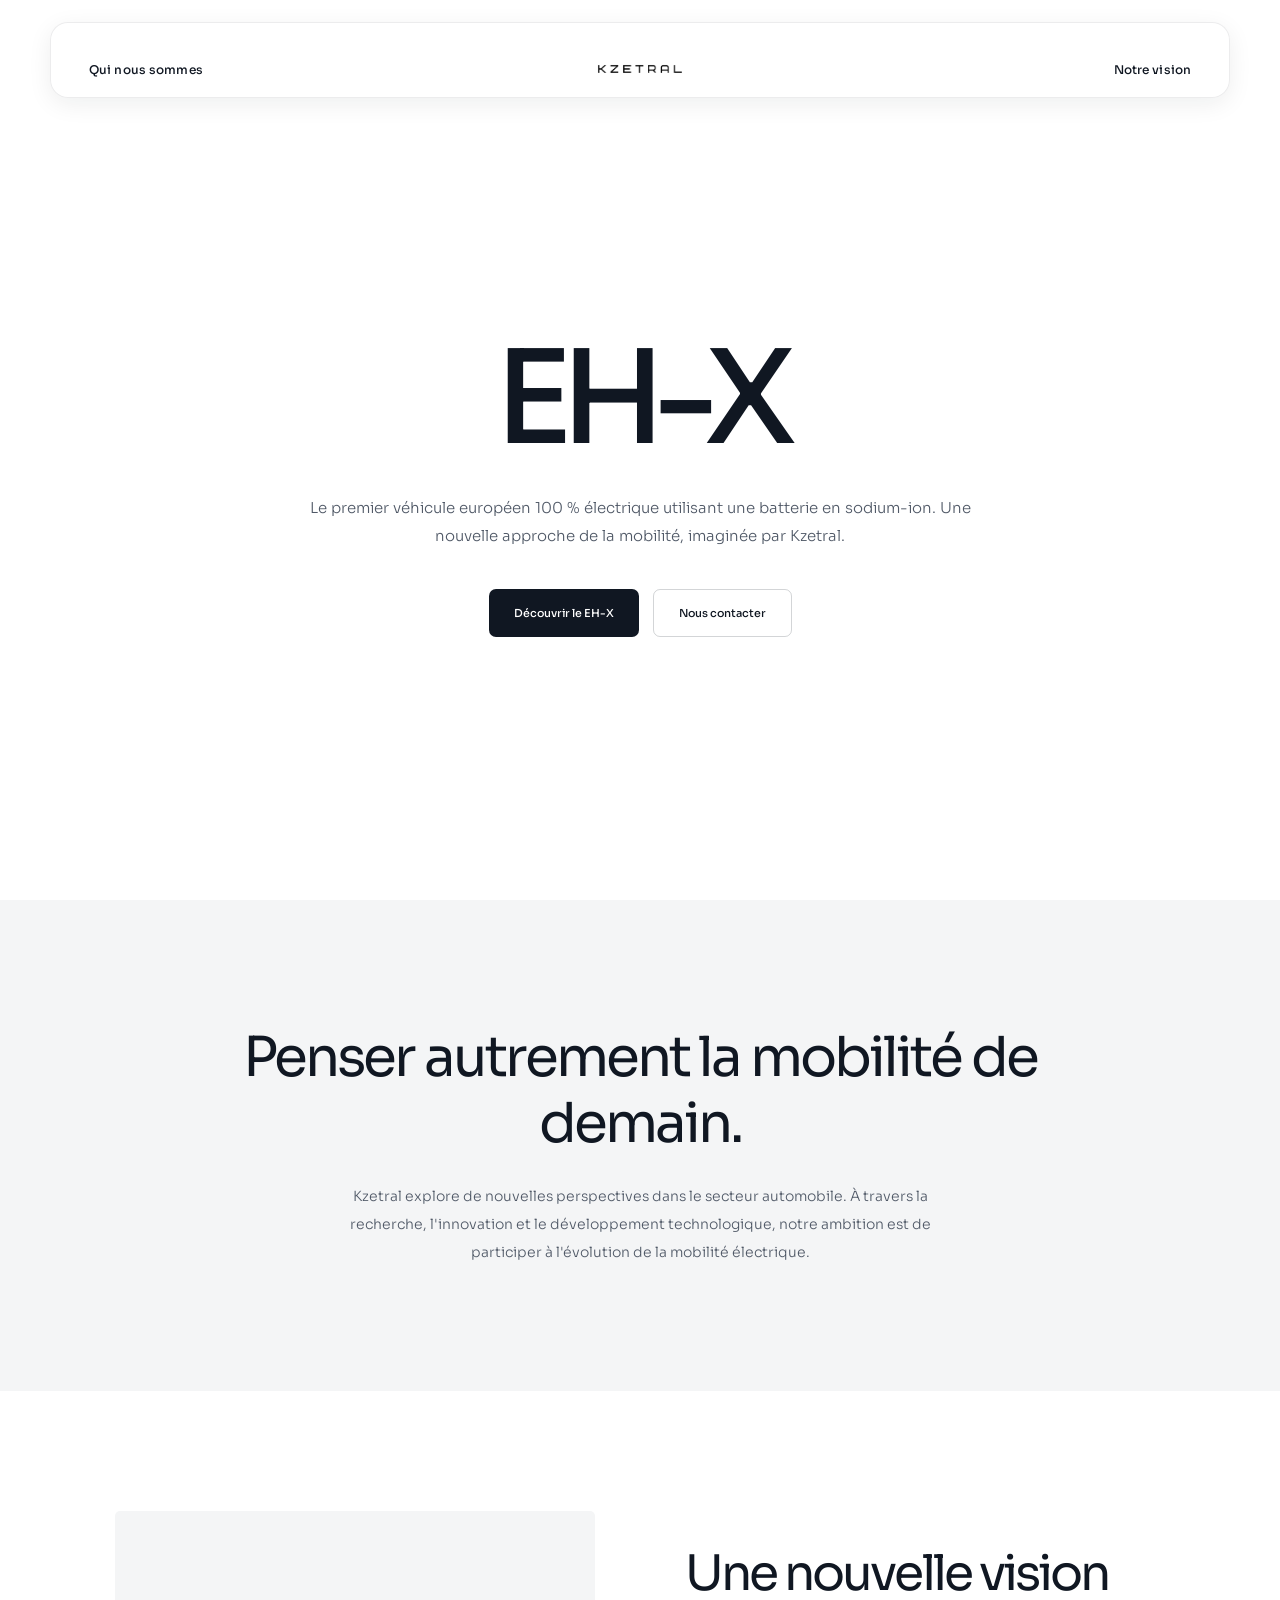
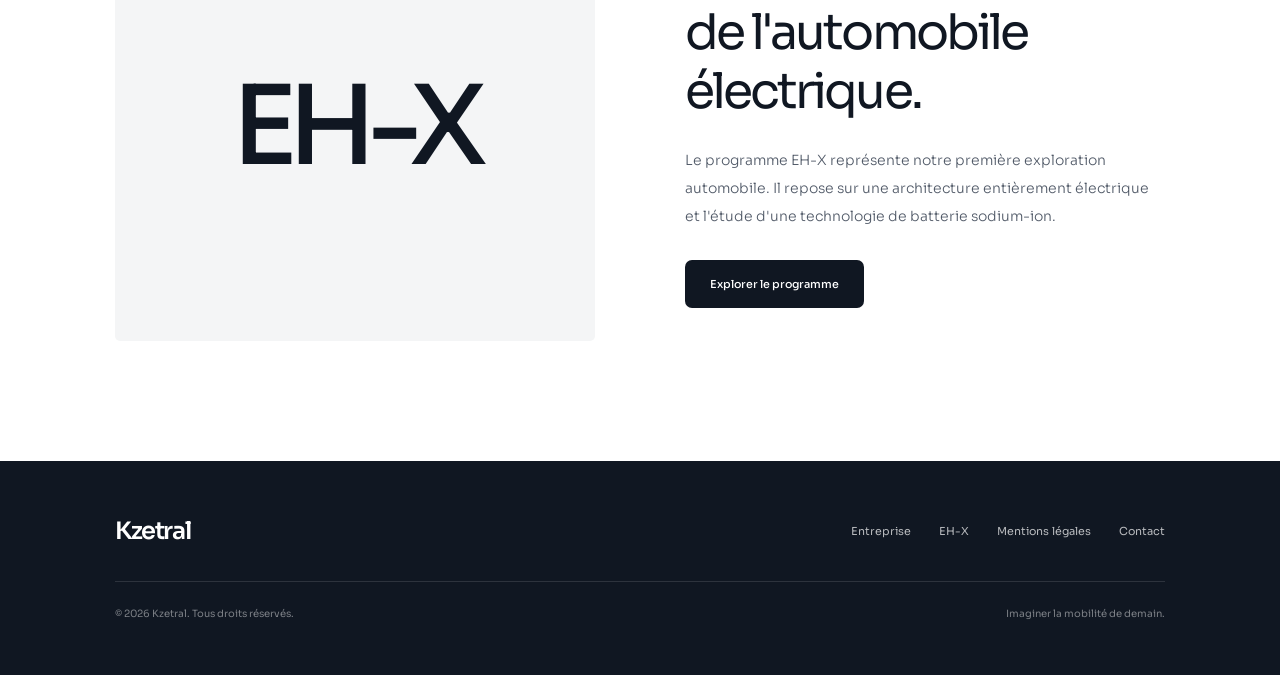
==== index.html @ a6520ab5 "Adjust navbar and hero section styles" ====
<!DOCTYPE html>
<html lang="fr">
<head>
  <meta charset="UTF-8">
  <meta name="viewport" content="width=device-width, initial-scale=1.0">

  <title>Kzetral — EH-X</title>
  <meta name="description" content="Kzetral imagine une nouvelle approche de la mobilité électrique avec son programme EH-X.">

  <link rel="preconnect" href="https://fonts.googleapis.com">
  <link rel="preconnect" href="https://fonts.gstatic.com" crossorigin>
  <link href="https://fonts.googleapis.com/css2?family=Sora:wght@300;400;500;600;700&display=swap" rel="stylesheet">

  <style>
    :root {
      --white: #FFFFFF;
      --grey: #F4F5F6;
      --black: #101722;
      --text: #505967;
      --blue: #8EBCE9;
    }

    * {
      margin: 0;
      padding: 0;
      box-sizing: border-box;
    }

    html {
      scroll-behavior: smooth;
    }

    body {
      font-family: 'Sora', sans-serif;
      background: var(--white);
      color: var(--black);
      overflow-x: hidden;
    }

    a {
      color: inherit;
      text-decoration: none;
    }

    /* =========================
       NAVBAR KZETRAL
    ========================= */

    .navbar {
      position: fixed;
      z-index: 1000;

      top: 22px;
      left: 50%;
      transform: translateX(-50%);

      width: calc(100% - 100px);
      max-width: 1440px;
      height: 76px;

      padding: 0 38px;

      display: grid;
      grid-template-columns: 1fr 120px 1fr;
      align-items: center;

      background: rgba(255, 255, 255, 0.97);
      border: 1px solid rgba(16, 23, 34, 0.08);
      border-radius: 18px;

      box-shadow: 0 6px 25px rgba(16, 23, 34, 0.07);

      transition:
        background 0.35s ease,
        box-shadow 0.35s ease,
        border-color 0.35s ease;
    }

    .nav-link {
      display: inline-flex;
      align-items: center;

      width: fit-content;

      font-size: 12px;
      font-weight: 500;
      letter-spacing: 0.01em;
      color: var(--black);
      white-space: nowrap;

      transition:
        color 0.35s ease,
        opacity 0.25s ease;
    }

    .nav-link:hover {
      opacity: 0.55;
    }

    .navbar > .nav-link:first-child {
      justify-self: start;
    }

    .navbar > .nav-link:last-of-type {
      justify-self: end;
    }

    .nav-logo {
      grid-column: 2;

      display: flex;
      align-items: center;
      justify-content: center;

      width: 120px;
      height: 100%;
    }

    .nav-logo img {
      display: block;
      width: 92px;
      height: 92px;
      object-fit: contain;

      transition: filter 0.35s ease;
    }

    /* MODE SOMBRE AU DÉFILEMENT */

    .navbar.scrolled {
      background: rgba(16, 23, 34, 0.97);
      border-color: rgba(255, 255, 255, 0.09);
      box-shadow: 0 8px 28px rgba(0, 0, 0, 0.13);
    }

    .navbar.scrolled .nav-link {
      color: #FFFFFF;
    }

    .navbar.scrolled .nav-logo img {
      filter: brightness(0) invert(1);
    }

    /* MENU MOBILE */

    .mobile-menu {
      display: none;
    }

    .mobile-dropdown {
      display: none;
    }

    /* =========================
       HERO
    ========================= */

    .hero {
      min-height: 100vh;
      padding: 180px 8% 110px;

      display: flex;
      flex-direction: column;
      justify-content: center;
      align-items: center;

      text-align: center;
      background: var(--white);
    }

    .hero h1 {
      font-size: clamp(65px, 11vw, 130px);
      font-weight: 500;
      letter-spacing: -0.09em;
      line-height: 1;
      margin-bottom: 30px;
    }

    .hero p {
      max-width: 680px;
      font-size: 15px;
      line-height: 1.9;
      font-weight: 300;
      color: var(--text);
    }

    .hero-buttons {
      display: flex;
      justify-content: center;
      align-items: center;
      gap: 14px;
      flex-wrap: wrap;
      margin-top: 38px;
    }

    .button {
      min-height: 48px;
      padding: 0 25px;
      border-radius: 7px;

      display: inline-flex;
      align-items: center;
      justify-content: center;

      font-size: 11px;
      font-weight: 500;
      transition: 0.3s ease;
    }

    .button-dark {
      background: var(--black);
      color: white;
    }

    .button-dark:hover {
      background: #29384b;
      transform: translateY(-2px);
    }

    .button-light {
      border: 1px solid rgba(16, 23, 34, 0.18);
      color: var(--black);
    }

    .button-light:hover {
      background: var(--grey);
      transform: translateY(-2px);
    }

    /* =========================
       INTRODUCTION
    ========================= */

    .intro {
      padding: 125px 10%;
      background: var(--grey);
      text-align: center;
    }

    .intro h2 {
      max-width: 850px;
      margin: 0 auto 25px;

      font-size: clamp(32px, 5vw, 55px);
      font-weight: 400;
      letter-spacing: -0.055em;
      line-height: 1.2;
    }

    .intro p {
      max-width: 650px;
      margin: 0 auto;

      color: var(--text);
      font-size: 14px;
      font-weight: 300;
      line-height: 2;
    }

    /* =========================
       EH-X SECTION
    ========================= */

    .ehx-section {
      padding: 120px 9%;

      display: grid;
      grid-template-columns: 1fr 1fr;
      align-items: center;
      gap: 90px;

      background: var(--white);
    }

    .ehx-visual {
      min-height: 430px;
      border-radius: 5px;
      background: var(--grey);

      display: flex;
      align-items: center;
      justify-content: center;
    }

    .ehx-visual span {
      font-size: clamp(65px, 9vw, 110px);
      font-weight: 500;
      letter-spacing: -0.09em;
      color: var(--black);
    }

    .ehx-content h2 {
      max-width: 520px;
      margin-bottom: 25px;

      font-size: clamp(32px, 4vw, 49px);
      font-weight: 400;
      letter-spacing: -0.06em;
      line-height: 1.2;
    }

    .ehx-content p {
      max-width: 480px;
      margin-bottom: 30px;

      color: var(--text);
      font-size: 14px;
      font-weight: 300;
      line-height: 2;
    }

    /* =========================
       FOOTER
    ========================= */

    footer {
      padding: 55px 9%;
      background: var(--black);
      color: white;
    }

    .footer-top {
      display: flex;
      justify-content: space-between;
      align-items: center;
      gap: 30px;
      flex-wrap: wrap;
      padding-bottom: 35px;
    }

    .footer-brand {
      font-size: 24px;
      font-weight: 600;
      letter-spacing: -0.06em;
    }

    .footer-links {
      display: flex;
      gap: 28px;
      flex-wrap: wrap;
    }

    .footer-links a {
      font-size: 11px;
      color: rgba(255, 255, 255, 0.7);
      transition: color 0.3s ease;
    }

    .footer-links a:hover {
      color: white;
    }

    .footer-bottom {
      border-top: 1px solid rgba(255, 255, 255, 0.12);
      padding-top: 25px;

      display: flex;
      justify-content: space-between;
      align-items: center;
      gap: 15px;
      flex-wrap: wrap;
    }

    .footer-bottom p {
      font-size: 10px;
      color: rgba(255, 255, 255, 0.45);
    }

    /* =========================
       RESPONSIVE MOBILE
    ========================= */

    @media (max-width: 700px) {

      .navbar {
        top: 12px;
        width: calc(100% - 28px);
        height: 68px;
        padding: 0 18px;

        grid-template-columns: 1fr 90px 1fr;
        border-radius: 16px;
      }

      .navbar > .nav-link {
        display: none;
      }

      .nav-logo {
        grid-column: 2;
        justify-self: center;
        width: 90px;
      }

      .nav-logo img {
        width: 78px;
        height: 78px;
      }

      .mobile-menu {
        display: block;
        grid-column: 3;
        justify-self: end;

        padding: 10px 0;

        background: transparent;
        border: none;
        color: var(--black);

        font-family: inherit;
        font-size: 10px;
        font-weight: 600;
        letter-spacing: 0.08em;
        cursor: pointer;

        transition: color 0.35s ease;
      }

      .navbar.scrolled .mobile-menu {
        color: white;
      }

      .mobile-dropdown {
        position: fixed;
        z-index: 999;

        top: 88px;
        left: 14px;
        right: 14px;

        padding: 24px;

        background: white;
        border-radius: 14px;
        box-shadow: 0 12px 28px rgba(0, 0, 0, 0.09);

        display: none;
        flex-direction: column;
        gap: 22px;
      }

      .mobile-dropdown.open {
        display: flex;
      }

      .mobile-dropdown a {
        font-size: 12px;
        font-weight: 500;
        color: var(--black);
      }

      .hero {
        min-height: 90vh;
        padding: 150px 7% 80px;
      }

      .hero h1 {
        font-size: clamp(65px, 17vw, 100px);
      }

      .hero p {
        font-size: 13px;
      }

      .intro {
        padding: 90px 8%;
      }

      .ehx-section {
        padding: 80px 7%;
        grid-template-columns: 1fr;
        gap: 45px;
      }

      .ehx-visual {
        min-height: 280px;
      }

      .ehx-content h2 {
        font-size: 37px;
      }

      footer {
        padding: 45px 7%;
      }

      .footer-top {
        flex-direction: column;
        align-items: flex-start;
      }

      .footer-links {
        gap: 18px;
      }

      .footer-bottom {
        flex-direction: column;
        align-items: flex-start;
      }
    }

    @media (max-width: 380px) {
      .navbar {
        padding: 0 12px;
      }

      .nav-logo img {
        width: 70px;
        height: 70px;
      }
    }
  </style>
</head>

<body>

  <!-- NAVBAR -->

  <nav class="navbar" id="navbar">

    <a href="entreprise.html" class="nav-link">
      Qui nous sommes
    </a>

    <a href="index.html" class="nav-logo">
      <img src="images/logo-kzetral.png" alt="Logo Kzetral">
    </a>

    <a href="eh-x.html" class="nav-link">
      Notre vision
    </a>

    <button class="mobile-menu" id="mobileMenu" type="button">
      MENU
    </button>

  </nav>

  <div class="mobile-dropdown" id="mobileDropdown">
    <a href="entreprise.html">Qui nous sommes</a>
    <a href="eh-x.html">Notre vision</a>
  </div>

  <!-- CONTENU PRINCIPAL -->

  <main>

    <section class="hero">

      <h1>EH-X</h1>

      <p>
        Le premier véhicule européen 100 % électrique utilisant
        une batterie en sodium-ion. Une nouvelle approche de la
        mobilité, imaginée par Kzetral.
      </p>

      <div class="hero-buttons">

        <a href="eh-x.html" class="button button-dark">
          Découvrir le EH-X
        </a>

        <a href="contact.html" class="button button-light">
          Nous contacter
        </a>

      </div>

    </section>

    <!-- INTRODUCTION -->

    <section class="intro">

      <h2>
        Penser autrement la mobilité de demain.
      </h2>

      <p>
        Kzetral explore de nouvelles perspectives dans le secteur
        automobile. À travers la recherche, l'innovation et le
        développement technologique, notre ambition est de
        participer à l'évolution de la mobilité électrique.
      </p>

    </section>

    <!-- EH-X -->

    <section class="ehx-section">

      <div class="ehx-visual">
        <span>EH-X</span>
      </div>

      <div class="ehx-content">

        <h2>
          Une nouvelle vision de l'automobile électrique.
        </h2>

        <p>
          Le programme EH-X représente notre première exploration
          automobile. Il repose sur une architecture entièrement
          électrique et l'étude d'une technologie de batterie
          sodium-ion.
        </p>

        <a href="eh-x.html" class="button button-dark">
          Explorer le programme
        </a>

      </div>

    </section>

  </main>

  <!-- FOOTER -->

  <footer>

    <div class="footer-top">

      <div class="footer-brand">
        Kzetral
      </div>

      <div class="footer-links">
        <a href="entreprise.html">Entreprise</a>
        <a href="eh-x.html">EH-X</a>
        <a href="mentions-legales.html">Mentions légales</a>
        <a href="contact.html">Contact</a>
      </div>

    </div>

    <div class="footer-bottom">

      <p>© 2026 Kzetral. Tous droits réservés.</p>

      <p>Imaginer la mobilité de demain.</p>

    </div>

  </footer>

  <!-- JAVASCRIPT -->

  <script>
    const navbar = document.getElementById("navbar");
    const mobileMenu = document.getElementById("mobileMenu");
    const mobileDropdown = document.getElementById("mobileDropdown");

    // Passage automatique du mode clair au mode sombre

    function updateNavbar() {
      navbar.classList.toggle("scrolled", window.scrollY > 40);
    }

    window.addEventListener("scroll", updateNavbar, { passive: true });
    updateNavbar();

    // Ouverture du menu mobile

    mobileMenu.addEventListener("click", () => {
      const isOpen = mobileDropdown.classList.toggle("open");
      mobileMenu.textContent = isOpen ? "FERMER" : "MENU";
    });

    // Fermeture après sélection

    mobileDropdown.querySelectorAll("a").forEach(link => {
      link.addEventListener("click", () => {
        mobileDropdown.classList.remove("open");
        mobileMenu.textContent = "MENU";
      });
    });

    // Fermeture en cliquant à l'extérieur

    document.addEventListener("click", (event) => {
      if (
        !navbar.contains(event.target) &&
        !mobileDropdown.contains(event.target)
      ) {
        mobileDropdown.classList.remove("open");
        mobileMenu.textContent = "MENU";
      }
    });
  </script>

</body>
</html>
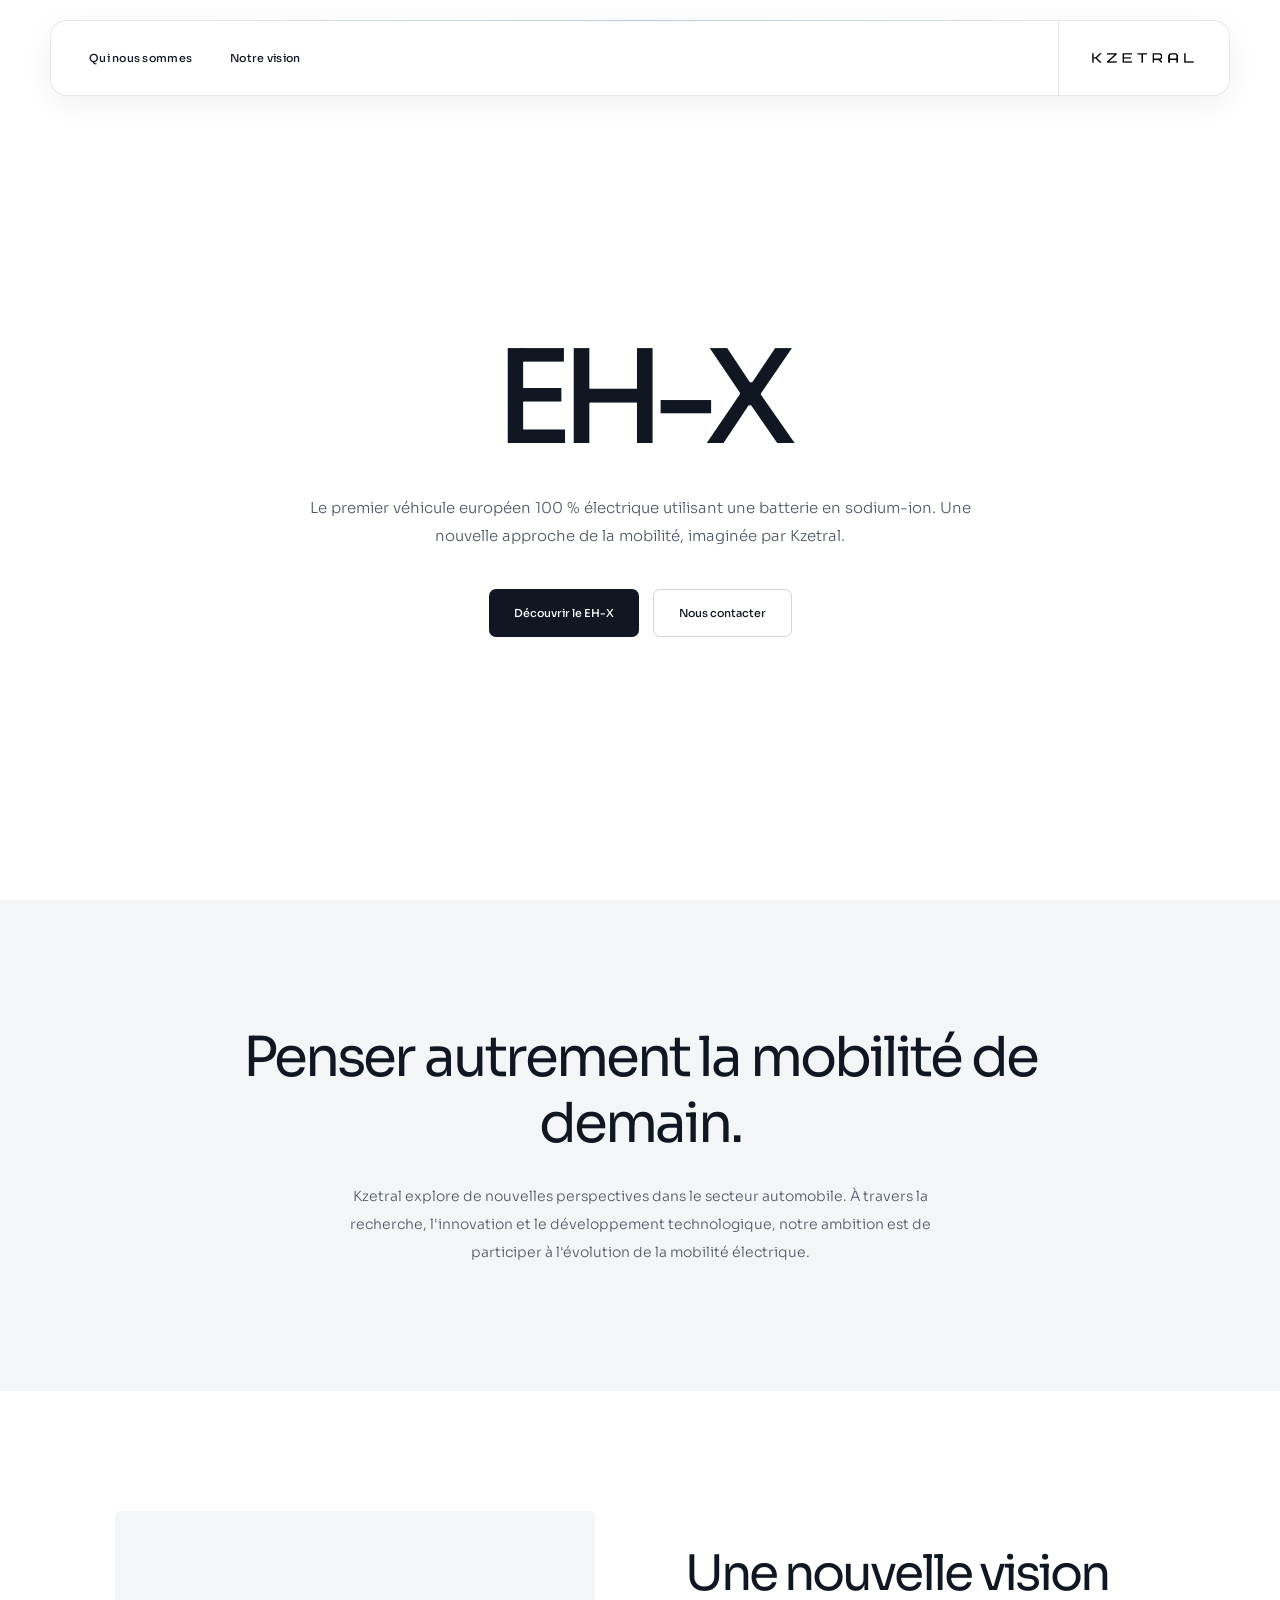
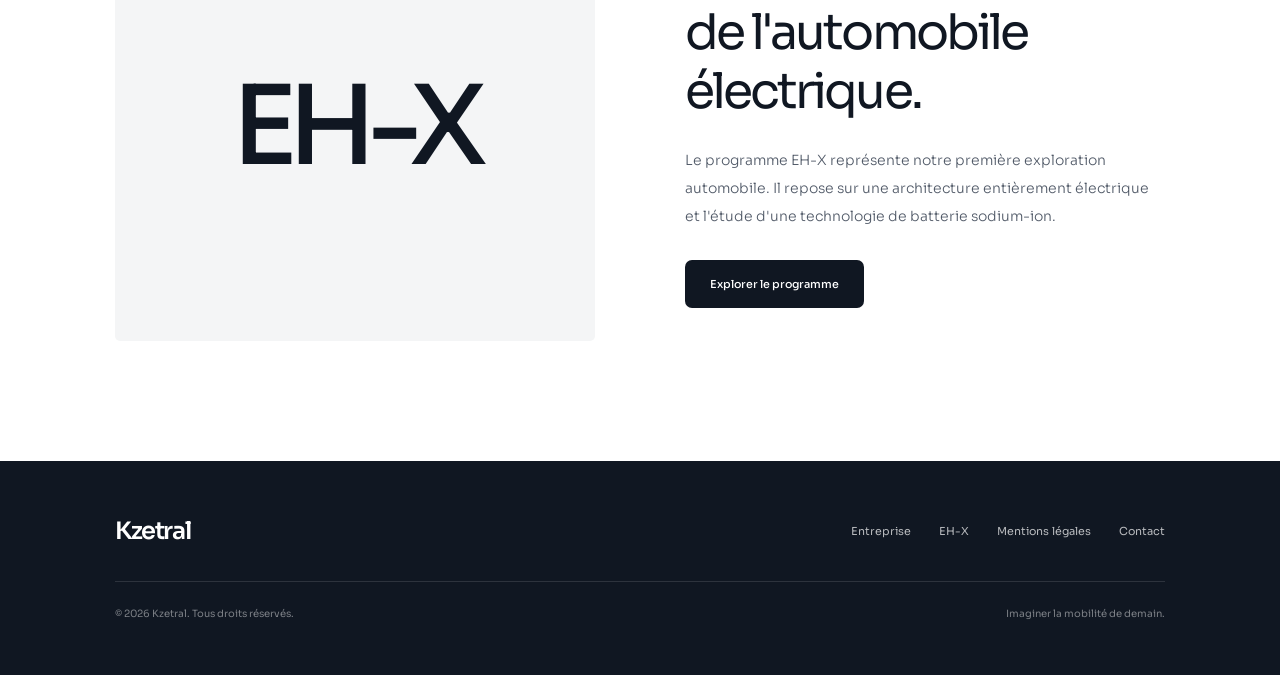
==== commit b78244f2: "Update index.html" ====
--- a/index.html
+++ b/index.html
@@ -2,696 +2,794 @@
 <!DOCTYPE html>
 <html lang="fr">
 <head>
-  <meta charset="UTF-8">
-  <meta name="viewport" content="width=device-width, initial-scale=1.0">
-
-  <title>Kzetral — EH-X</title>
-  <meta name="description" content="Kzetral imagine une nouvelle approche de la mobilité électrique avec son programme EH-X.">
-
-  <link rel="preconnect" href="https://fonts.googleapis.com">
-  <link rel="preconnect" href="https://fonts.gstatic.com" crossorigin>
-  <link href="https://fonts.googleapis.com/css2?family=Sora:wght@300;400;500;600;700&display=swap" rel="stylesheet">
-
-  <style>
-    :root {
-      --white: #FFFFFF;
-      --grey: #F4F5F6;
-      --black: #101722;
-      --text: #505967;
-      --blue: #8EBCE9;
+<meta charset="UTF-8">
+<meta name="viewport" content="width=device-width, initial-scale=1.0">
+
+<title>Kzetral — EH-X</title>
+<meta name="description" content="Kzetral imagine une nouvelle approche de la mobilité électrique.">
+
+<link rel="preconnect" href="https://fonts.googleapis.com">
+<link rel="preconnect" href="https://fonts.gstatic.com" crossorigin>
+<link href="https://fonts.googleapis.com/css2?family=Sora:wght@300;400;500;600;700&display=swap" rel="stylesheet">
+
+<style>
+:root {
+  --white: #ffffff;
+  --grey: #f4f5f6;
+  --black: #101722;
+  --text: #505967;
+  --blue: #8ebce9;
+}
+
+* {
+  margin: 0;
+  padding: 0;
+  box-sizing: border-box;
+}
+
+html {
+  scroll-behavior: smooth;
+}
+
+body {
+  font-family: 'Sora', sans-serif;
+  background: var(--white);
+  color: var(--black);
+  overflow-x: hidden;
+}
+
+a {
+  color: inherit;
+  text-decoration: none;
+}
+
+/* =================================
+   NAVBAR FUTURISTE KZETRAL
+================================= */
+
+.navbar {
+  position: fixed;
+  z-index: 1000;
+  top: 20px;
+  left: 50%;
+  transform: translateX(-50%);
+
+  width: calc(100% - 100px);
+  max-width: 1450px;
+  height: 76px;
+
+  padding: 0 30px 0 38px;
+
+  display: flex;
+  align-items: center;
+  justify-content: space-between;
+
+  background: rgba(255,255,255,0.94);
+  border: 1px solid rgba(16,23,34,0.10);
+  border-radius: 17px;
+
+  backdrop-filter: blur(22px);
+  -webkit-backdrop-filter: blur(22px);
+
+  box-shadow:
+    0 8px 30px rgba(16,23,34,0.055),
+    inset 0 1px 0 rgba(255,255,255,0.9);
+
+  transition:
+    background .4s ease,
+    border-color .4s ease,
+    box-shadow .4s ease,
+    transform .4s ease;
+}
+
+/* Ligne lumineuse supérieure */
+
+.navbar::before {
+  content: "";
+  position: absolute;
+  top: -1px;
+  left: 12%;
+  width: 76%;
+  height: 1px;
+
+  background: linear-gradient(
+    90deg,
+    transparent,
+    rgba(142,188,233,.85),
+    transparent
+  );
+
+  opacity: .7;
+  transition: opacity .4s ease;
+}
+
+/* Navigation gauche */
+
+.nav-left {
+  display: flex;
+  align-items: center;
+  gap: 38px;
+  height: 100%;
+}
+
+.nav-link {
+  position: relative;
+  display: inline-flex;
+  align-items: center;
+  height: 100%;
+
+  color: var(--black);
+  font-size: 11px;
+  font-weight: 500;
+  letter-spacing: .025em;
+  white-space: nowrap;
+
+  transition: color .35s ease;
+}
+
+/* Trait animé sous les liens */
+
+.nav-link::after {
+  content: "";
+  position: absolute;
+  left: 0;
+  bottom: 21px;
+
+  width: 0;
+  height: 2px;
+
+  background: var(--blue);
+  border-radius: 5px;
+
+  transition: width .35s cubic-bezier(.2,.8,.2,1);
+}
+
+.nav-link:hover::after {
+  width: 100%;
+}
+
+/* Petit indicateur technique */
+
+.nav-link::before {
+  content: "";
+  position: absolute;
+  left: -11px;
+  top: 50%;
+
+  width: 4px;
+  height: 4px;
+  border-radius: 50%;
+
+  background: var(--blue);
+  opacity: 0;
+
+  transform: translateY(-50%) scale(.3);
+  transition: .3s ease;
+}
+
+.nav-link:hover::before {
+  opacity: 1;
+  transform: translateY(-50%) scale(1);
+}
+
+/* Logo à droite */
+
+.nav-brand {
+  display: flex;
+  align-items: center;
+  justify-content: center;
+
+  height: 100%;
+  padding-left: 28px;
+  border-left: 1px solid rgba(16,23,34,.09);
+}
+
+.nav-brand img {
+  display: block;
+  width: 112px;
+  height: 112px;
+  object-fit: contain;
+
+  transition:
+    filter .4s ease,
+    transform .4s ease;
+}
+
+.nav-brand:hover img {
+  transform: scale(1.045);
+}
+
+/* Mode sombre au défilement */
+
+.navbar.scrolled {
+  background: rgba(13,19,29,.96);
+  border-color: rgba(255,255,255,.11);
+
+  box-shadow:
+    0 12px 35px rgba(0,0,0,.20),
+    inset 0 1px 0 rgba(255,255,255,.05);
+}
+
+.navbar.scrolled .nav-link {
+  color: #ffffff;
+}
+
+.navbar.scrolled .nav-brand {
+  border-left-color: rgba(255,255,255,.14);
+}
+
+.navbar.scrolled .nav-brand img {
+  filter: brightness(0) invert(1);
+}
+
+.navbar.scrolled::before {
+  opacity: 1;
+}
+
+/* Animation d'apparition */
+
+@keyframes navbarAppear {
+  from {
+    opacity: 0;
+    transform: translate(-50%, -15px);
+  }
+  to {
+    opacity: 1;
+    transform: translate(-50%, 0);
+  }
+}
+
+.navbar {
+  animation: navbarAppear .8s ease both;
+}
+
+/* Menu mobile */
+
+.mobile-menu {
+  display: none;
+  background: none;
+  border: none;
+  color: var(--black);
+  font-family: inherit;
+  font-size: 10px;
+  font-weight: 600;
+  letter-spacing: .1em;
+  cursor: pointer;
+}
+
+.navbar.scrolled .mobile-menu {
+  color: white;
+}
+
+.mobile-dropdown {
+  display: none;
+}
+
+/* =================================
+   HERO
+================================= */
+
+.hero {
+  min-height: 100vh;
+  padding: 180px 8% 110px;
+
+  display: flex;
+  flex-direction: column;
+  justify-content: center;
+  align-items: center;
+
+  text-align: center;
+  background: var(--white);
+}
+
+.hero h1 {
+  font-size: clamp(65px, 11vw, 130px);
+  font-weight: 500;
+  letter-spacing: -.09em;
+  line-height: 1;
+  margin-bottom: 30px;
+}
+
+.hero p {
+  max-width: 680px;
+  font-size: 15px;
+  line-height: 1.9;
+  font-weight: 300;
+  color: var(--text);
+}
+
+.hero-buttons {
+  display: flex;
+  justify-content: center;
+  align-items: center;
+  gap: 14px;
+  flex-wrap: wrap;
+  margin-top: 38px;
+}
+
+.button {
+  min-height: 48px;
+  padding: 0 25px;
+  border-radius: 7px;
+
+  display: inline-flex;
+  align-items: center;
+  justify-content: center;
+
+  font-size: 11px;
+  font-weight: 500;
+  transition: .3s ease;
+}
+
+.button-dark {
+  background: var(--black);
+  color: white;
+}
+
+.button-dark:hover {
+  background: #29384b;
+  transform: translateY(-3px);
+}
+
+.button-light {
+  border: 1px solid rgba(16,23,34,.18);
+  color: var(--black);
+}
+
+.button-light:hover {
+  background: var(--grey);
+  transform: translateY(-3px);
+}
+
+/* =================================
+   INTRODUCTION
+================================= */
+
+.intro {
+  padding: 125px 10%;
+  background: var(--grey);
+  text-align: center;
+}
+
+.intro h2 {
+  max-width: 850px;
+  margin: 0 auto 25px;
+
+  font-size: clamp(32px,5vw,55px);
+  font-weight: 400;
+  letter-spacing: -.055em;
+  line-height: 1.2;
+}
+
+.intro p {
+  max-width: 650px;
+  margin: 0 auto;
+
+  color: var(--text);
+  font-size: 14px;
+  font-weight: 300;
+  line-height: 2;
+}
+
+/* =================================
+   EH-X
+================================= */
+
+.ehx-section {
+  padding: 120px 9%;
+
+  display: grid;
+  grid-template-columns: 1fr 1fr;
+  align-items: center;
+  gap: 90px;
+
+  background: var(--white);
+}
+
+.ehx-visual {
+  min-height: 430px;
+  border-radius: 5px;
+  background: var(--grey);
+
+  display: flex;
+  align-items: center;
+  justify-content: center;
+}
+
+.ehx-visual span {
+  font-size: clamp(65px,9vw,110px);
+  font-weight: 500;
+  letter-spacing: -.09em;
+  color: var(--black);
+}
+
+.ehx-content h2 {
+  max-width: 520px;
+  margin-bottom: 25px;
+
+  font-size: clamp(32px,4vw,49px);
+  font-weight: 400;
+  letter-spacing: -.06em;
+  line-height: 1.2;
+}
+
+.ehx-content p {
+  max-width: 480px;
+  margin-bottom: 30px;
+
+  color: var(--text);
+  font-size: 14px;
+  font-weight: 300;
+  line-height: 2;
+}
+
+/* =================================
+   FOOTER
+================================= */
+
+footer {
+  padding: 55px 9%;
+  background: var(--black);
+  color: white;
+}
+
+.footer-top {
+  display: flex;
+  justify-content: space-between;
+  align-items: center;
+  gap: 30px;
+  flex-wrap: wrap;
+  padding-bottom: 35px;
+}
+
+.footer-brand {
+  font-size: 24px;
+  font-weight: 600;
+  letter-spacing: -.06em;
+}
+
+.footer-links {
+  display: flex;
+  gap: 28px;
+  flex-wrap: wrap;
+}
+
+.footer-links a {
+  font-size: 11px;
+  color: rgba(255,255,255,.7);
+  transition: color .3s ease;
+}
+
+.footer-links a:hover {
+  color: white;
+}
+
+.footer-bottom {
+  border-top: 1px solid rgba(255,255,255,.12);
+  padding-top: 25px;
+
+  display: flex;
+  justify-content: space-between;
+  align-items: center;
+  gap: 15px;
+  flex-wrap: wrap;
+}
+
+.footer-bottom p {
+  font-size: 10px;
+  color: rgba(255,255,255,.45);
+}
+
+/* =================================
+   MOBILE
+================================= */
+
+@media (max-width: 700px) {
+
+  .navbar {
+    top: 12px;
+    width: calc(100% - 28px);
+    height: 68px;
+    padding: 0 18px;
+    border-radius: 15px;
+  }
+
+  .nav-left {
+    display: none;
+  }
+
+  .nav-brand {
+    margin-left: auto;
+    padding-left: 0;
+    border-left: none;
+  }
+
+  .nav-brand img {
+    width: 82px;
+    height: 82px;
+  }
+
+  .mobile-menu {
+    display: block;
+    order: -1;
+  }
+
+  .mobile-dropdown {
+    position: fixed;
+    z-index: 999;
+    top: 90px;
+    left: 14px;
+    right: 14px;
+
+    padding: 24px;
+    background: white;
+    border: 1px solid rgba(16,23,34,.08);
+    border-radius: 14px;
+    box-shadow: 0 15px 35px rgba(0,0,0,.10);
+
+    display: none;
+    flex-direction: column;
+    gap: 22px;
+  }
+
+  .mobile-dropdown.open {
+    display: flex;
+    animation: dropdownAppear .25s ease both;
+  }
+
+  .mobile-dropdown a {
+    font-size: 12px;
+    font-weight: 500;
+    color: var(--black);
+  }
+
+  @keyframes dropdownAppear {
+    from {
+      opacity: 0;
+      transform: translateY(-7px);
     }
-
-    * {
-      margin: 0;
-      padding: 0;
-      box-sizing: border-box;
+    to {
+      opacity: 1;
+      transform: translateY(0);
     }
-
-    html {
-      scroll-behavior: smooth;
-    }
-
-    body {
-      font-family: 'Sora', sans-serif;
-      background: var(--white);
-      color: var(--black);
-      overflow-x: hidden;
-    }
-
-    a {
-      color: inherit;
-      text-decoration: none;
-    }
-
-    /* =========================
-       NAVBAR KZETRAL
-    ========================= */
-
-    .navbar {
-      position: fixed;
-      z-index: 1000;
-
-      top: 22px;
-      left: 50%;
-      transform: translateX(-50%);
-
-      width: calc(100% - 100px);
-      max-width: 1440px;
-      height: 76px;
-
-      padding: 0 38px;
-
-      display: grid;
-      grid-template-columns: 1fr 120px 1fr;
-      align-items: center;
-
-      background: rgba(255, 255, 255, 0.97);
-      border: 1px solid rgba(16, 23, 34, 0.08);
-      border-radius: 18px;
-
-      box-shadow: 0 6px 25px rgba(16, 23, 34, 0.07);
-
-      transition:
-        background 0.35s ease,
-        box-shadow 0.35s ease,
-        border-color 0.35s ease;
-    }
-
-    .nav-link {
-      display: inline-flex;
-      align-items: center;
-
-      width: fit-content;
-
-      font-size: 12px;
-      font-weight: 500;
-      letter-spacing: 0.01em;
-      color: var(--black);
-      white-space: nowrap;
-
-      transition:
-        color 0.35s ease,
-        opacity 0.25s ease;
-    }
-
-    .nav-link:hover {
-      opacity: 0.55;
-    }
-
-    .navbar > .nav-link:first-child {
-      justify-self: start;
-    }
-
-    .navbar > .nav-link:last-of-type {
-      justify-self: end;
-    }
-
-    .nav-logo {
-      grid-column: 2;
-
-      display: flex;
-      align-items: center;
-      justify-content: center;
-
-      width: 120px;
-      height: 100%;
-    }
-
-    .nav-logo img {
-      display: block;
-      width: 92px;
-      height: 92px;
-      object-fit: contain;
-
-      transition: filter 0.35s ease;
-    }
-
-    /* MODE SOMBRE AU DÉFILEMENT */
-
-    .navbar.scrolled {
-      background: rgba(16, 23, 34, 0.97);
-      border-color: rgba(255, 255, 255, 0.09);
-      box-shadow: 0 8px 28px rgba(0, 0, 0, 0.13);
-    }
-
-    .navbar.scrolled .nav-link {
-      color: #FFFFFF;
-    }
-
-    .navbar.scrolled .nav-logo img {
-      filter: brightness(0) invert(1);
-    }
-
-    /* MENU MOBILE */
-
-    .mobile-menu {
-      display: none;
-    }
-
-    .mobile-dropdown {
-      display: none;
-    }
-
-    /* =========================
-       HERO
-    ========================= */
-
-    .hero {
-      min-height: 100vh;
-      padding: 180px 8% 110px;
-
-      display: flex;
-      flex-direction: column;
-      justify-content: center;
-      align-items: center;
-
-      text-align: center;
-      background: var(--white);
-    }
-
-    .hero h1 {
-      font-size: clamp(65px, 11vw, 130px);
-      font-weight: 500;
-      letter-spacing: -0.09em;
-      line-height: 1;
-      margin-bottom: 30px;
-    }
-
-    .hero p {
-      max-width: 680px;
-      font-size: 15px;
-      line-height: 1.9;
-      font-weight: 300;
-      color: var(--text);
-    }
-
-    .hero-buttons {
-      display: flex;
-      justify-content: center;
-      align-items: center;
-      gap: 14px;
-      flex-wrap: wrap;
-      margin-top: 38px;
-    }
-
-    .button {
-      min-height: 48px;
-      padding: 0 25px;
-      border-radius: 7px;
-
-      display: inline-flex;
-      align-items: center;
-      justify-content: center;
-
-      font-size: 11px;
-      font-weight: 500;
-      transition: 0.3s ease;
-    }
-
-    .button-dark {
-      background: var(--black);
-      color: white;
-    }
-
-    .button-dark:hover {
-      background: #29384b;
-      transform: translateY(-2px);
-    }
-
-    .button-light {
-      border: 1px solid rgba(16, 23, 34, 0.18);
-      color: var(--black);
-    }
-
-    .button-light:hover {
-      background: var(--grey);
-      transform: translateY(-2px);
-    }
-
-    /* =========================
-       INTRODUCTION
-    ========================= */
-
-    .intro {
-      padding: 125px 10%;
-      background: var(--grey);
-      text-align: center;
-    }
-
-    .intro h2 {
-      max-width: 850px;
-      margin: 0 auto 25px;
-
-      font-size: clamp(32px, 5vw, 55px);
-      font-weight: 400;
-      letter-spacing: -0.055em;
-      line-height: 1.2;
-    }
-
-    .intro p {
-      max-width: 650px;
-      margin: 0 auto;
-
-      color: var(--text);
-      font-size: 14px;
-      font-weight: 300;
-      line-height: 2;
-    }
-
-    /* =========================
-       EH-X SECTION
-    ========================= */
-
-    .ehx-section {
-      padding: 120px 9%;
-
-      display: grid;
-      grid-template-columns: 1fr 1fr;
-      align-items: center;
-      gap: 90px;
-
-      background: var(--white);
-    }
-
-    .ehx-visual {
-      min-height: 430px;
-      border-radius: 5px;
-      background: var(--grey);
-
-      display: flex;
-      align-items: center;
-      justify-content: center;
-    }
-
-    .ehx-visual span {
-      font-size: clamp(65px, 9vw, 110px);
-      font-weight: 500;
-      letter-spacing: -0.09em;
-      color: var(--black);
-    }
-
-    .ehx-content h2 {
-      max-width: 520px;
-      margin-bottom: 25px;
-
-      font-size: clamp(32px, 4vw, 49px);
-      font-weight: 400;
-      letter-spacing: -0.06em;
-      line-height: 1.2;
-    }
-
-    .ehx-content p {
-      max-width: 480px;
-      margin-bottom: 30px;
-
-      color: var(--text);
-      font-size: 14px;
-      font-weight: 300;
-      line-height: 2;
-    }
-
-    /* =========================
-       FOOTER
-    ========================= */
-
-    footer {
-      padding: 55px 9%;
-      background: var(--black);
-      color: white;
-    }
-
-    .footer-top {
-      display: flex;
-      justify-content: space-between;
-      align-items: center;
-      gap: 30px;
-      flex-wrap: wrap;
-      padding-bottom: 35px;
-    }
-
-    .footer-brand {
-      font-size: 24px;
-      font-weight: 600;
-      letter-spacing: -0.06em;
-    }
-
-    .footer-links {
-      display: flex;
-      gap: 28px;
-      flex-wrap: wrap;
-    }
-
-    .footer-links a {
-      font-size: 11px;
-      color: rgba(255, 255, 255, 0.7);
-      transition: color 0.3s ease;
-    }
-
-    .footer-links a:hover {
-      color: white;
-    }
-
-    .footer-bottom {
-      border-top: 1px solid rgba(255, 255, 255, 0.12);
-      padding-top: 25px;
-
-      display: flex;
-      justify-content: space-between;
-      align-items: center;
-      gap: 15px;
-      flex-wrap: wrap;
-    }
-
-    .footer-bottom p {
-      font-size: 10px;
-      color: rgba(255, 255, 255, 0.45);
-    }
-
-    /* =========================
-       RESPONSIVE MOBILE
-    ========================= */
-
-    @media (max-width: 700px) {
-
-      .navbar {
-        top: 12px;
-        width: calc(100% - 28px);
-        height: 68px;
-        padding: 0 18px;
-
-        grid-template-columns: 1fr 90px 1fr;
-        border-radius: 16px;
-      }
-
-      .navbar > .nav-link {
-        display: none;
-      }
-
-      .nav-logo {
-        grid-column: 2;
-        justify-self: center;
-        width: 90px;
-      }
-
-      .nav-logo img {
-        width: 78px;
-        height: 78px;
-      }
-
-      .mobile-menu {
-        display: block;
-        grid-column: 3;
-        justify-self: end;
-
-        padding: 10px 0;
-
-        background: transparent;
-        border: none;
-        color: var(--black);
-
-        font-family: inherit;
-        font-size: 10px;
-        font-weight: 600;
-        letter-spacing: 0.08em;
-        cursor: pointer;
-
-        transition: color 0.35s ease;
-      }
-
-      .navbar.scrolled .mobile-menu {
-        color: white;
-      }
-
-      .mobile-dropdown {
-        position: fixed;
-        z-index: 999;
-
-        top: 88px;
-        left: 14px;
-        right: 14px;
-
-        padding: 24px;
-
-        background: white;
-        border-radius: 14px;
-        box-shadow: 0 12px 28px rgba(0, 0, 0, 0.09);
-
-        display: none;
-        flex-direction: column;
-        gap: 22px;
-      }
-
-      .mobile-dropdown.open {
-        display: flex;
-      }
-
-      .mobile-dropdown a {
-        font-size: 12px;
-        font-weight: 500;
-        color: var(--black);
-      }
-
-      .hero {
-        min-height: 90vh;
-        padding: 150px 7% 80px;
-      }
-
-      .hero h1 {
-        font-size: clamp(65px, 17vw, 100px);
-      }
-
-      .hero p {
-        font-size: 13px;
-      }
-
-      .intro {
-        padding: 90px 8%;
-      }
-
-      .ehx-section {
-        padding: 80px 7%;
-        grid-template-columns: 1fr;
-        gap: 45px;
-      }
-
-      .ehx-visual {
-        min-height: 280px;
-      }
-
-      .ehx-content h2 {
-        font-size: 37px;
-      }
-
-      footer {
-        padding: 45px 7%;
-      }
-
-      .footer-top {
-        flex-direction: column;
-        align-items: flex-start;
-      }
-
-      .footer-links {
-        gap: 18px;
-      }
-
-      .footer-bottom {
-        flex-direction: column;
-        align-items: flex-start;
-      }
-    }
-
-    @media (max-width: 380px) {
-      .navbar {
-        padding: 0 12px;
-      }
-
-      .nav-logo img {
-        width: 70px;
-        height: 70px;
-      }
-    }
-  </style>
+  }
+
+  .hero {
+    min-height: 90vh;
+    padding: 140px 7% 80px;
+  }
+
+  .hero h1 {
+    font-size: clamp(65px,17vw,100px);
+  }
+
+  .hero p {
+    font-size: 13px;
+  }
+
+  .intro {
+    padding: 90px 8%;
+  }
+
+  .ehx-section {
+    padding: 80px 7%;
+    grid-template-columns: 1fr;
+    gap: 45px;
+  }
+
+  .ehx-visual {
+    min-height: 280px;
+  }
+
+  .ehx-content h2 {
+    font-size: 37px;
+  }
+
+  footer {
+    padding: 45px 7%;
+  }
+
+  .footer-top {
+    flex-direction: column;
+    align-items: flex-start;
+  }
+
+  .footer-links {
+    gap: 18px;
+  }
+
+  .footer-bottom {
+    flex-direction: column;
+    align-items: flex-start;
+  }
+}
+
+@media (max-width: 380px) {
+  .navbar {
+    padding: 0 14px;
+  }
+
+  .nav-brand img {
+    width: 72px;
+    height: 72px;
+  }
+}
+</style>
 </head>
 
 <body>
 
-  <!-- NAVBAR -->
-
-  <nav class="navbar" id="navbar">
-
+<!-- NAVBAR -->
+
+<nav class="navbar" id="navbar">
+
+  <div class="nav-left">
     <a href="entreprise.html" class="nav-link">
       Qui nous sommes
     </a>
 
-    <a href="index.html" class="nav-logo">
-      <img src="images/logo-kzetral.png" alt="Logo Kzetral">
-    </a>
-
     <a href="eh-x.html" class="nav-link">
       Notre vision
     </a>
-
-    <button class="mobile-menu" id="mobileMenu" type="button">
-      MENU
-    </button>
-
-  </nav>
-
-  <div class="mobile-dropdown" id="mobileDropdown">
-    <a href="entreprise.html">Qui nous sommes</a>
-    <a href="eh-x.html">Notre vision</a>
   </div>
 
-  <!-- CONTENU PRINCIPAL -->
-
-  <main>
-
-    <section class="hero">
-
-      <h1>EH-X</h1>
+  <button class="mobile-menu" id="mobileMenu" type="button">
+    MENU
+  </button>
+
+  <a href="index.html" class="nav-brand">
+    <img src="images/logo-kzetral.png" alt="Kzetral">
+  </a>
+
+</nav>
+
+<div class="mobile-dropdown" id="mobileDropdown">
+  <a href="entreprise.html">Qui nous sommes</a>
+  <a href="eh-x.html">Notre vision</a>
+</div>
+
+<!-- CONTENU -->
+
+<main>
+
+  <section class="hero">
+
+    <h1>EH-X</h1>
+
+    <p>
+      Le premier véhicule européen 100 % électrique utilisant
+      une batterie en sodium-ion. Une nouvelle approche de la
+      mobilité, imaginée par Kzetral.
+    </p>
+
+    <div class="hero-buttons">
+
+      <a href="eh-x.html" class="button button-dark">
+        Découvrir le EH-X
+      </a>
+
+      <a href="contact.html" class="button button-light">
+        Nous contacter
+      </a>
+
+    </div>
+
+  </section>
+
+  <section class="intro">
+
+    <h2>
+      Penser autrement la mobilité de demain.
+    </h2>
+
+    <p>
+      Kzetral explore de nouvelles perspectives dans le secteur
+      automobile. À travers la recherche, l'innovation et le
+      développement technologique, notre ambition est de
+      participer à l'évolution de la mobilité électrique.
+    </p>
+
+  </section>
+
+  <section class="ehx-section">
+
+    <div class="ehx-visual">
+      <span>EH-X</span>
+    </div>
+
+    <div class="ehx-content">
+
+      <h2>
+        Une nouvelle vision de l'automobile électrique.
+      </h2>
 
       <p>
-        Le premier véhicule européen 100 % électrique utilisant
-        une batterie en sodium-ion. Une nouvelle approche de la
-        mobilité, imaginée par Kzetral.
+        Le programme EH-X représente notre première exploration
+        automobile. Il repose sur une architecture entièrement
+        électrique et l'étude d'une technologie de batterie
+        sodium-ion.
       </p>
 
-      <div class="hero-buttons">
-
-        <a href="eh-x.html" class="button button-dark">
-          Découvrir le EH-X
-        </a>
-
-        <a href="contact.html" class="button button-light">
-          Nous contacter
-        </a>
-
-      </div>
-
-    </section>
-
-    <!-- INTRODUCTION -->
-
-    <section class="intro">
-
-      <h2>
-        Penser autrement la mobilité de demain.
-      </h2>
-
-      <p>
-        Kzetral explore de nouvelles perspectives dans le secteur
-        automobile. À travers la recherche, l'innovation et le
-        développement technologique, notre ambition est de
-        participer à l'évolution de la mobilité électrique.
-      </p>
-
-    </section>
-
-    <!-- EH-X -->
-
-    <section class="ehx-section">
-
-      <div class="ehx-visual">
-        <span>EH-X</span>
-      </div>
-
-      <div class="ehx-content">
-
-        <h2>
-          Une nouvelle vision de l'automobile électrique.
-        </h2>
-
-        <p>
-          Le programme EH-X représente notre première exploration
-          automobile. Il repose sur une architecture entièrement
-          électrique et l'étude d'une technologie de batterie
-          sodium-ion.
-        </p>
-
-        <a href="eh-x.html" class="button button-dark">
-          Explorer le programme
-        </a>
-
-      </div>
-
-    </section>
-
-  </main>
-
-  <!-- FOOTER -->
-
-  <footer>
-
-    <div class="footer-top">
-
-      <div class="footer-brand">
-        Kzetral
-      </div>
-
-      <div class="footer-links">
-        <a href="entreprise.html">Entreprise</a>
-        <a href="eh-x.html">EH-X</a>
-        <a href="mentions-legales.html">Mentions légales</a>
-        <a href="contact.html">Contact</a>
-      </div>
+      <a href="eh-x.html" class="button button-dark">
+        Explorer le programme
+      </a>
 
     </div>
 
-    <div class="footer-bottom">
-
-      <p>© 2026 Kzetral. Tous droits réservés.</p>
-
-      <p>Imaginer la mobilité de demain.</p>
-
+  </section>
+
+</main>
+
+<!-- FOOTER -->
+
+<footer>
+
+  <div class="footer-top">
+
+    <div class="footer-brand">
+      Kzetral
     </div>
 
-  </footer>
-
-  <!-- JAVASCRIPT -->
-
-  <script>
-    const navbar = document.getElementById("navbar");
-    const mobileMenu = document.getElementById("mobileMenu");
-    const mobileDropdown = document.getElementById("mobileDropdown");
-
-    // Passage automatique du mode clair au mode sombre
-
-    function updateNavbar() {
-      navbar.classList.toggle("scrolled", window.scrollY > 40);
-    }
-
-    window.addEventListener("scroll", updateNavbar, { passive: true });
-    updateNavbar();
-
-    // Ouverture du menu mobile
-
-    mobileMenu.addEventListener("click", () => {
-      const isOpen = mobileDropdown.classList.toggle("open");
-      mobileMenu.textContent = isOpen ? "FERMER" : "MENU";
-    });
-
-    // Fermeture après sélection
-
-    mobileDropdown.querySelectorAll("a").forEach(link => {
-      link.addEventListener("click", () => {
-        mobileDropdown.classList.remove("open");
-        mobileMenu.textContent = "MENU";
-      });
-    });
-
-    // Fermeture en cliquant à l'extérieur
-
-    document.addEventListener("click", (event) => {
-      if (
-        !navbar.contains(event.target) &&
-        !mobileDropdown.contains(event.target)
-      ) {
-        mobileDropdown.classList.remove("open");
-        mobileMenu.textContent = "MENU";
-      }
-    });
-  </script>
+    <div class="footer-links">
+      <a href="entreprise.html">Entreprise</a>
+      <a href="eh-x.html">EH-X</a>
+      <a href="mentions-legales.html">Mentions légales</a>
+      <a href="contact.html">Contact</a>
+    </div>
+
+  </div>
+
+  <div class="footer-bottom">
+
+    <p>© 2026 Kzetral. Tous droits réservés.</p>
+    <p>Imaginer la mobilité de demain.</p>
+
+  </div>
+
+</footer>
+
+<script>
+const navbar = document.getElementById("navbar");
+const mobileMenu = document.getElementById("mobileMenu");
+const mobileDropdown = document.getElementById("mobileDropdown");
+
+/* MODE SOMBRE AUTOMATIQUE */
+
+function updateNavbar() {
+  navbar.classList.toggle("scrolled", window.scrollY > 40);
+}
+
+window.addEventListener("scroll", updateNavbar, { passive: true });
+updateNavbar();
+
+/* MENU MOBILE */
+
+mobileMenu.addEventListener("click", () => {
+  const open = mobileDropdown.classList.toggle("open");
+  mobileMenu.textContent = open ? "FERMER" : "MENU";
+});
+
+/* FERMETURE APRÈS NAVIGATION */
+
+mobileDropdown.querySelectorAll("a").forEach(link => {
+  link.addEventListener("click", () => {
+    mobileDropdown.classList.remove("open");
+    mobileMenu.textContent = "MENU";
+  });
+});
+
+/* FERMETURE EN DEHORS DU MENU */
+
+document.addEventListener("click", event => {
+  if (
+    !navbar.contains(event.target) &&
+    !mobileDropdown.contains(event.target)
+  ) {
+    mobileDropdown.classList.remove("open");
+    mobileMenu.textContent = "MENU";
+  }
+});
+</script>
 
 </body>
 </html>
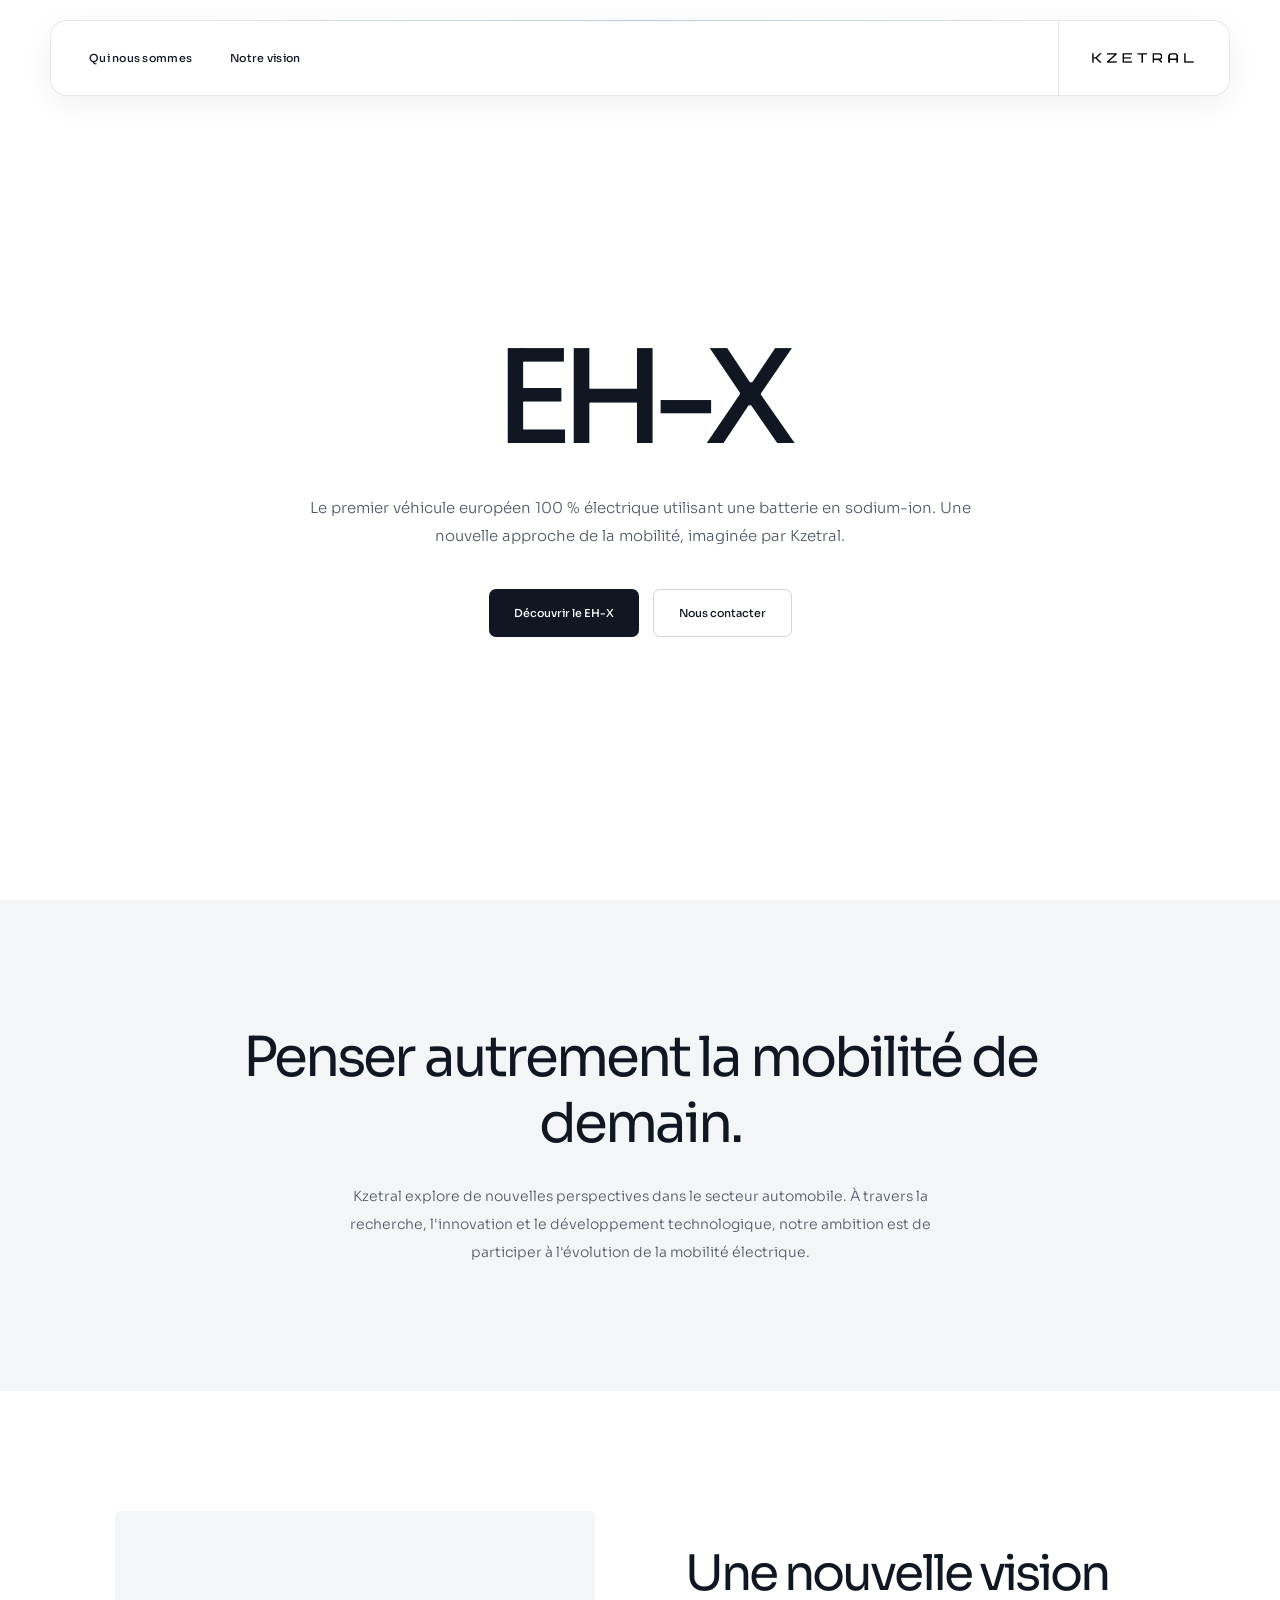
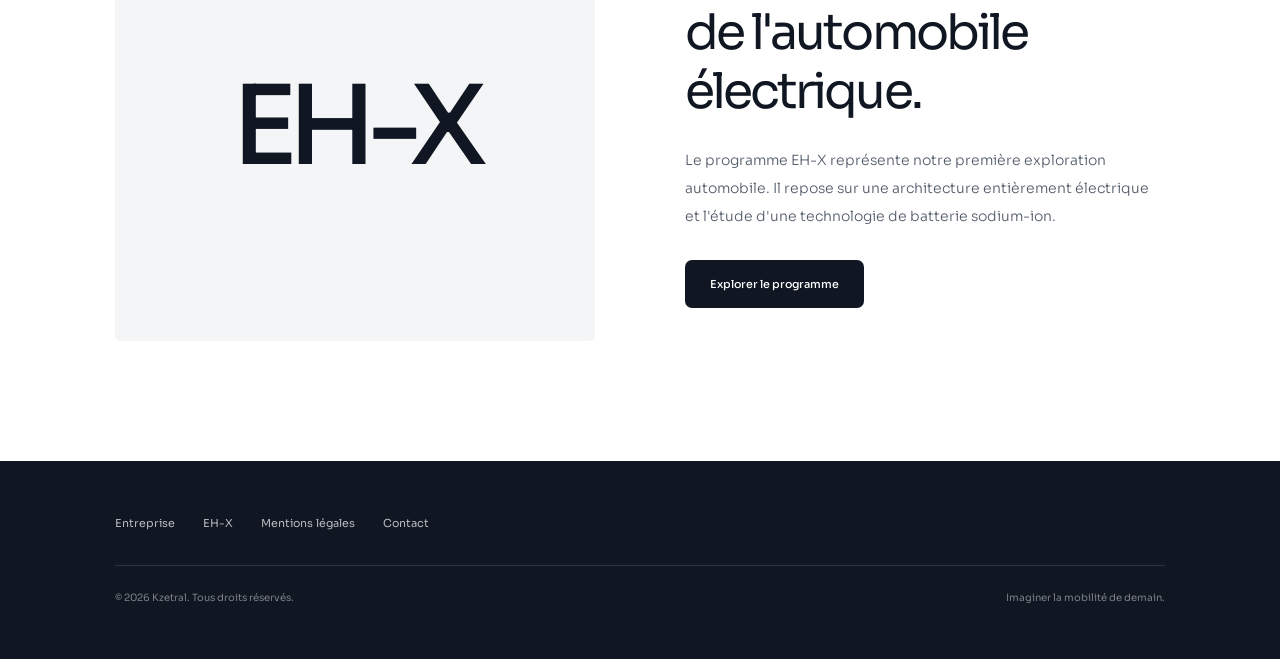
==== commit 0f9642a4: "Remove footer brand from index.html Removed the footer brand section from the footer." ====
--- a/index.html
+++ b/index.html
@@ -726,10 +726,6 @@
 
   <div class="footer-top">
 
-    <div class="footer-brand">
-      Kzetral
-    </div>
-
     <div class="footer-links">
       <a href="entreprise.html">Entreprise</a>
       <a href="eh-x.html">EH-X</a>
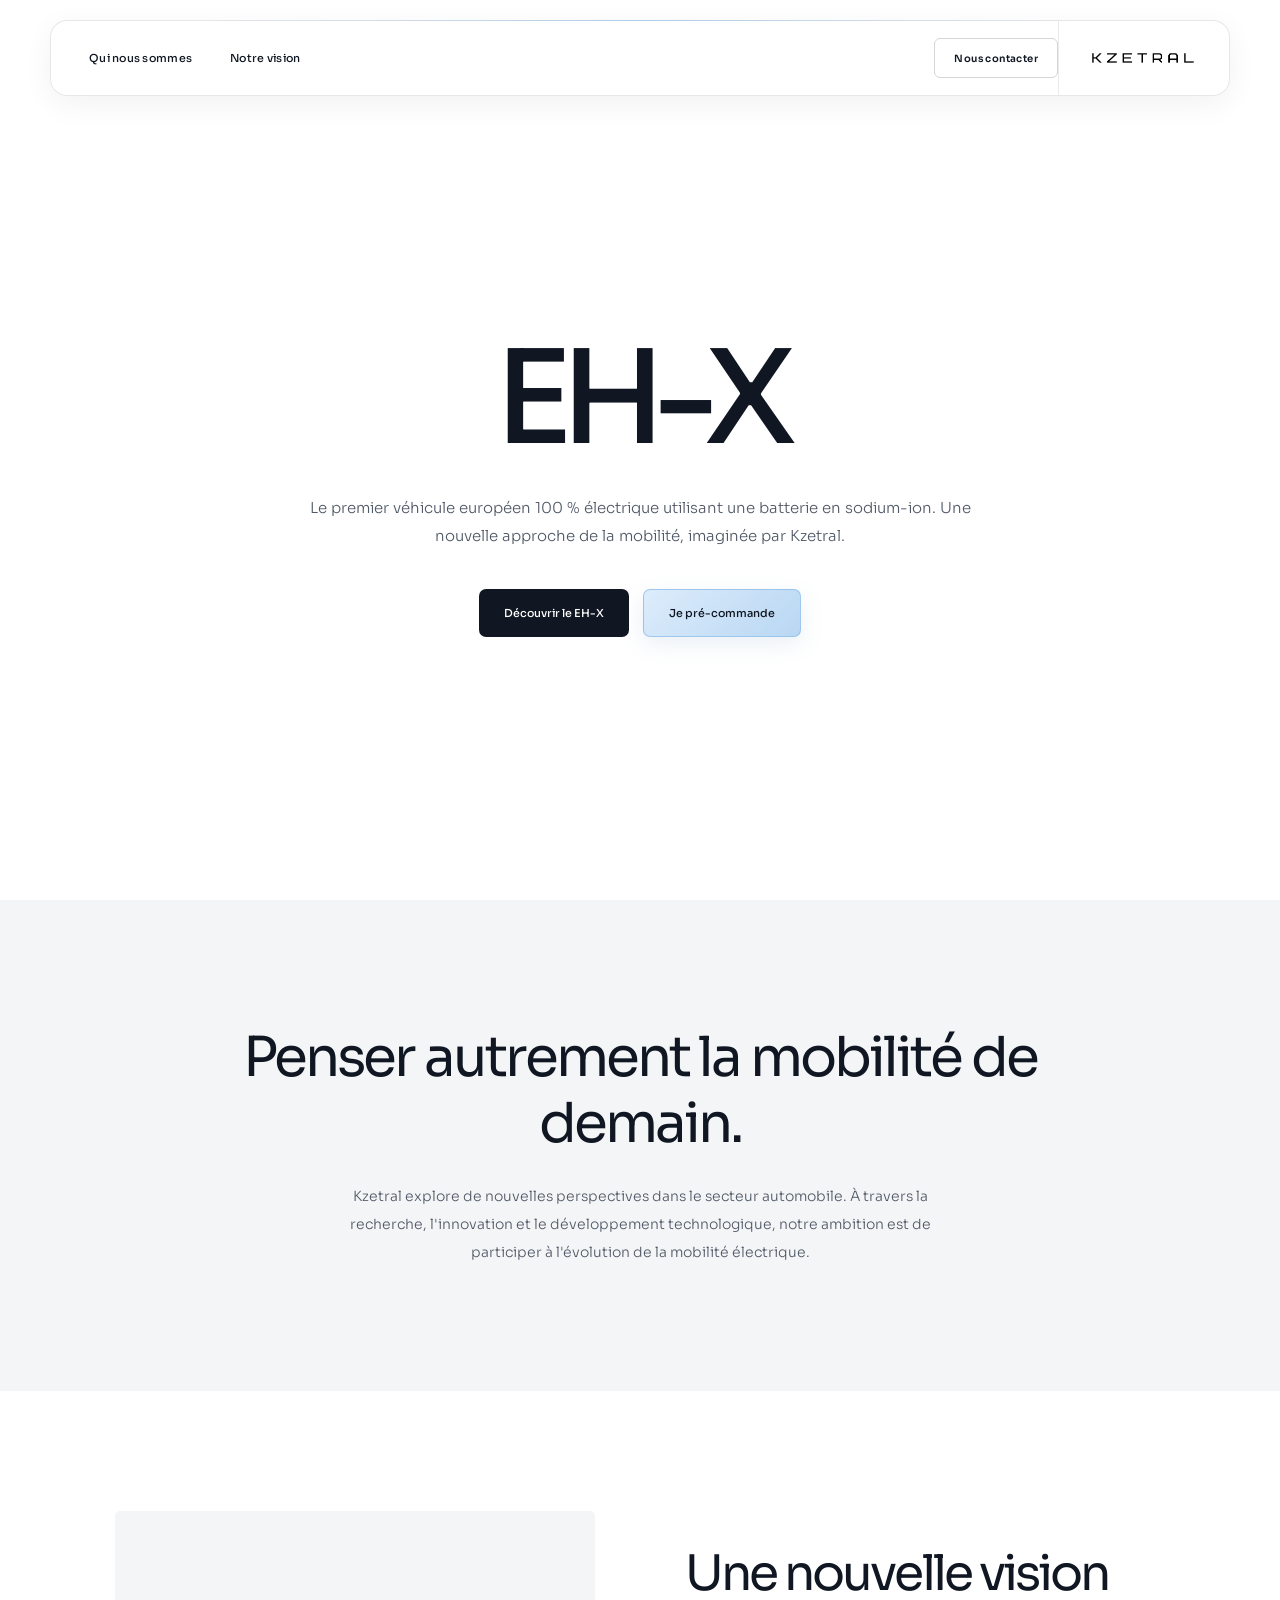
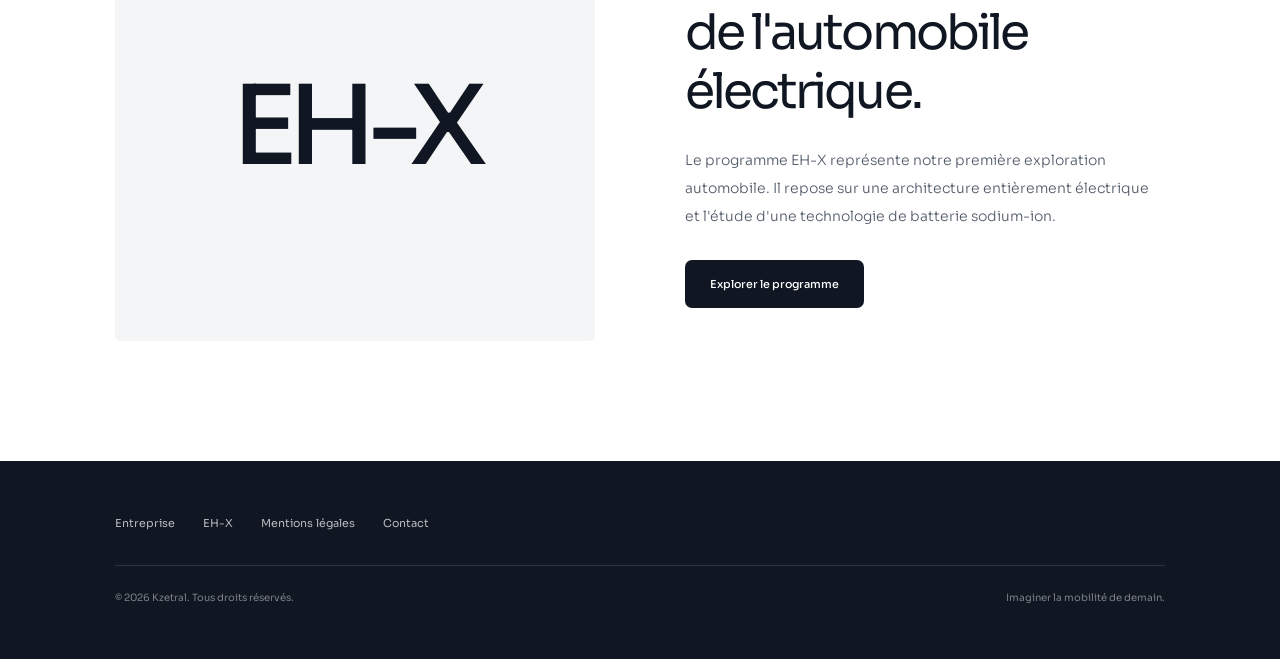
==== commit 6f5456ed: "Enhance navigation with contact and preorder buttons Added contact button and preorder button styles" ====
--- a/index.html
+++ b/index.html
@@ -1,4 +1,3 @@
-
 <!DOCTYPE html>
 <html lang="fr">
 <head>
@@ -170,6 +169,42 @@
 .nav-link:hover::before {
   opacity: 1;
   transform: translateY(-50%) scale(1);
+}
+
+/* Bouton de contact dans la navigation */
+
+.nav-contact {
+  display: inline-flex;
+  align-items: center;
+  justify-content: center;
+  min-height: 40px;
+  padding: 0 19px;
+  margin-left: auto;
+  border: 1px solid rgba(16,23,34,.18);
+  border-radius: 6px;
+  color: var(--black);
+  font-size: 10px;
+  font-weight: 600;
+  letter-spacing: .04em;
+  white-space: nowrap;
+  transition: .3s ease;
+}
+
+.nav-contact:hover {
+  background: var(--black);
+  border-color: var(--black);
+  color: white;
+}
+
+.navbar.scrolled .nav-contact {
+  border-color: rgba(255,255,255,.35);
+  color: white;
+}
+
+.navbar.scrolled .nav-contact:hover {
+  background: white;
+  border-color: white;
+  color: var(--black);
 }
 
 /* Logo à droite */
@@ -341,6 +376,22 @@
   transform: translateY(-3px);
 }
 
+.button-preorder {
+  position: relative;
+  overflow: hidden;
+  border: 1px solid rgba(142,188,233,.75);
+  background: linear-gradient(135deg, #dcecfb 0%, #b9d7f3 100%);
+  color: #101722;
+  box-shadow: 0 7px 22px rgba(91,139,187,.13);
+}
+
+.button-preorder:hover {
+  background: linear-gradient(135deg, #cce2f7 0%, #a8ccef 100%);
+  border-color: #8ebce9;
+  transform: translateY(-3px);
+  box-shadow: 0 11px 27px rgba(91,139,187,.22);
+}
+
 /* =================================
    INTRODUCTION
 ================================= */
@@ -467,7 +518,6 @@
 .footer-bottom {
   border-top: 1px solid rgba(255,255,255,.12);
   padding-top: 25px;
-
   display: flex;
   justify-content: space-between;
   align-items: center;
@@ -498,8 +548,15 @@
     display: none;
   }
 
+  .nav-contact {
+    min-height: 36px;
+    padding: 0 12px;
+    margin-left: auto;
+    font-size: 9px;
+  }
+
   .nav-brand {
-    margin-left: auto;
+    margin-left: 14px;
     padding-left: 0;
     border-left: none;
   }
@@ -613,6 +670,16 @@
     width: 72px;
     height: 72px;
   }
+
+  .nav-contact {
+    min-height: 34px;
+    padding: 0 9px;
+    font-size: 8px;
+  }
+
+  .nav-brand {
+    margin-left: 9px;
+  }
 }
 </style>
 </head>
@@ -632,6 +699,8 @@
       Notre vision
     </a>
   </div>
+
+  <a href="contact.html" class="nav-contact">Nous contacter</a>
 
   <button class="mobile-menu" id="mobileMenu" type="button">
     MENU
@@ -668,8 +737,8 @@
         Découvrir le EH-X
       </a>
 
-      <a href="contact.html" class="button button-light">
-        Nous contacter
+      <a href="precommande.html" class="button button-preorder">
+        Je pré-commande
       </a>
 
     </div>
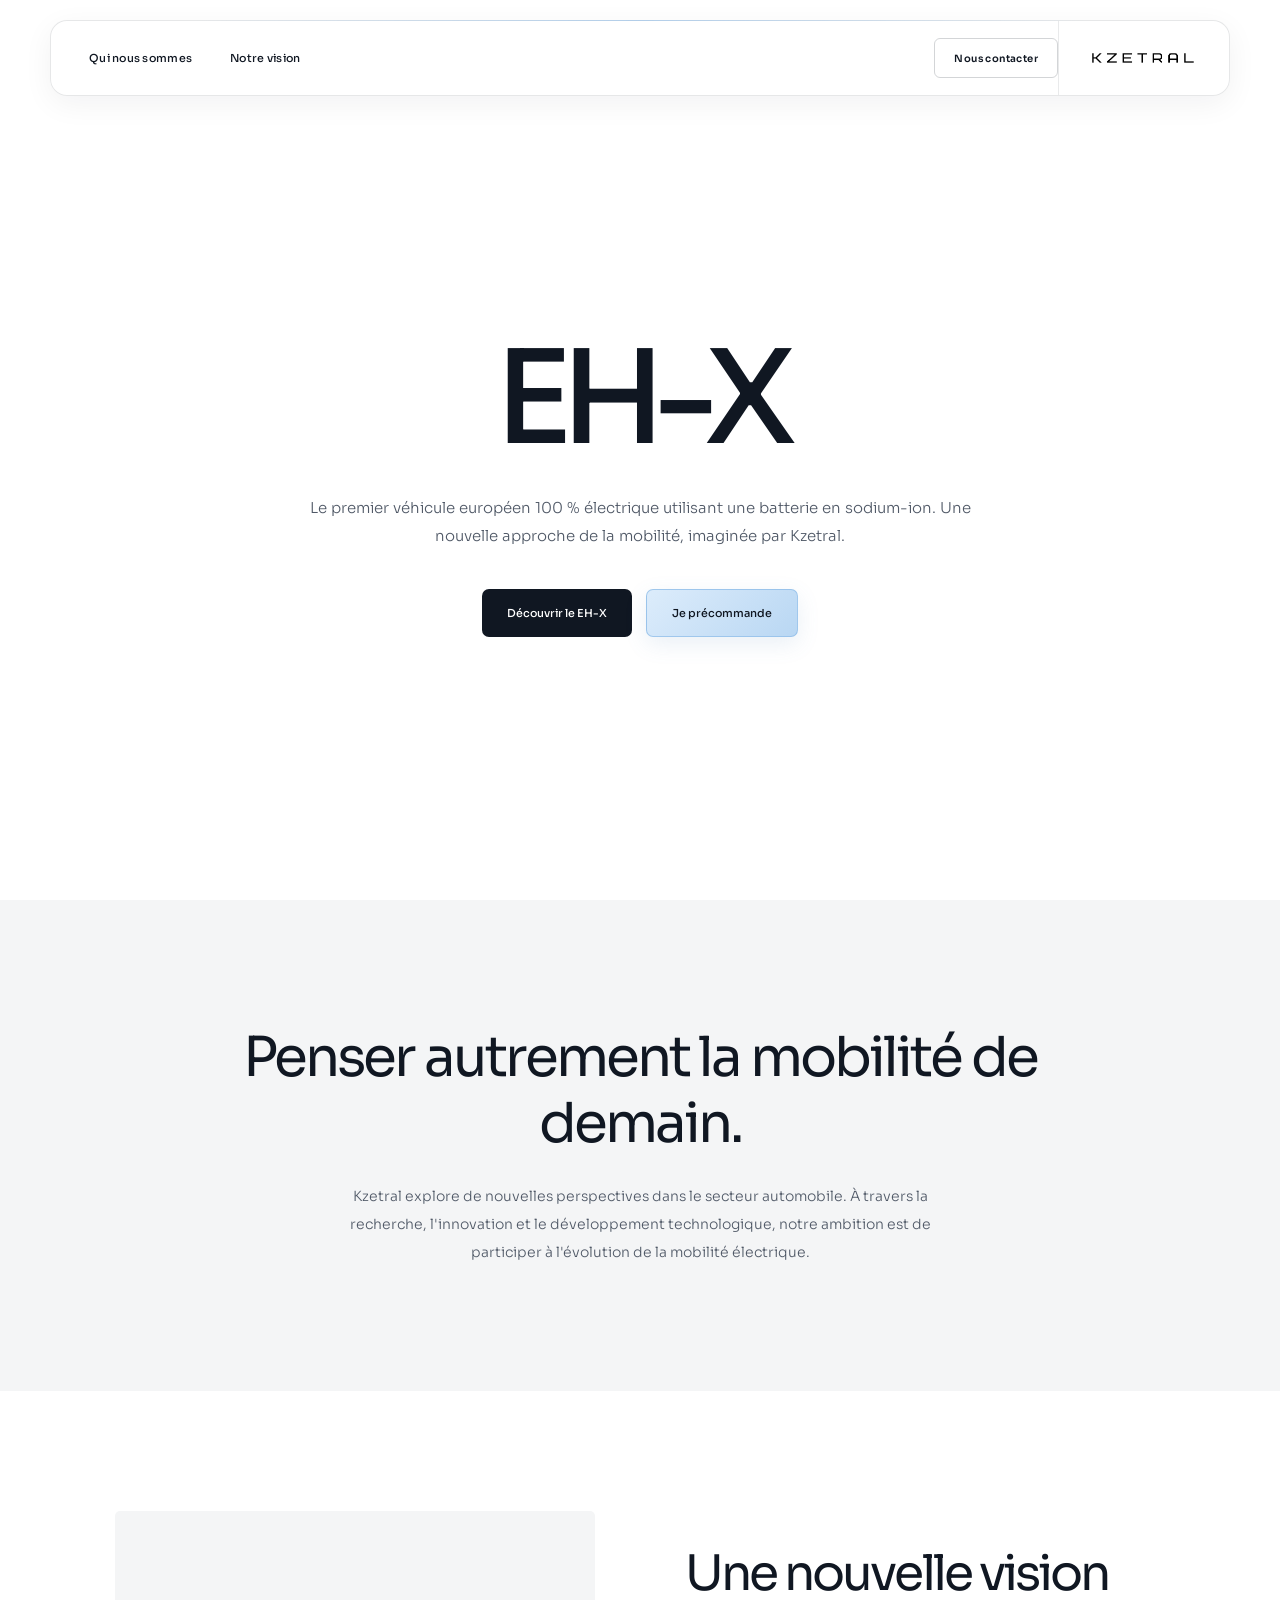
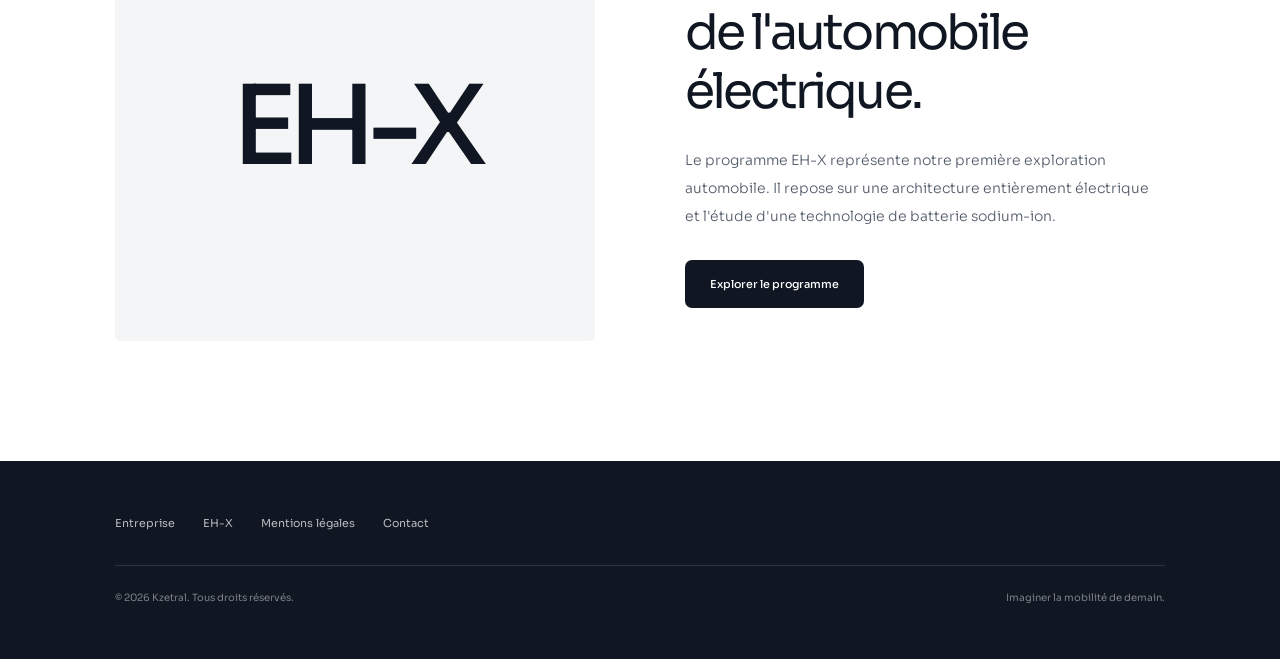
==== commit effec794: "Update index.html" ====
--- a/index.html
+++ b/index.html
@@ -738,7 +738,7 @@
       </a>
 
       <a href="precommande.html" class="button button-preorder">
-        Je pré-commande
+        Je précommande
       </a>
 
     </div>
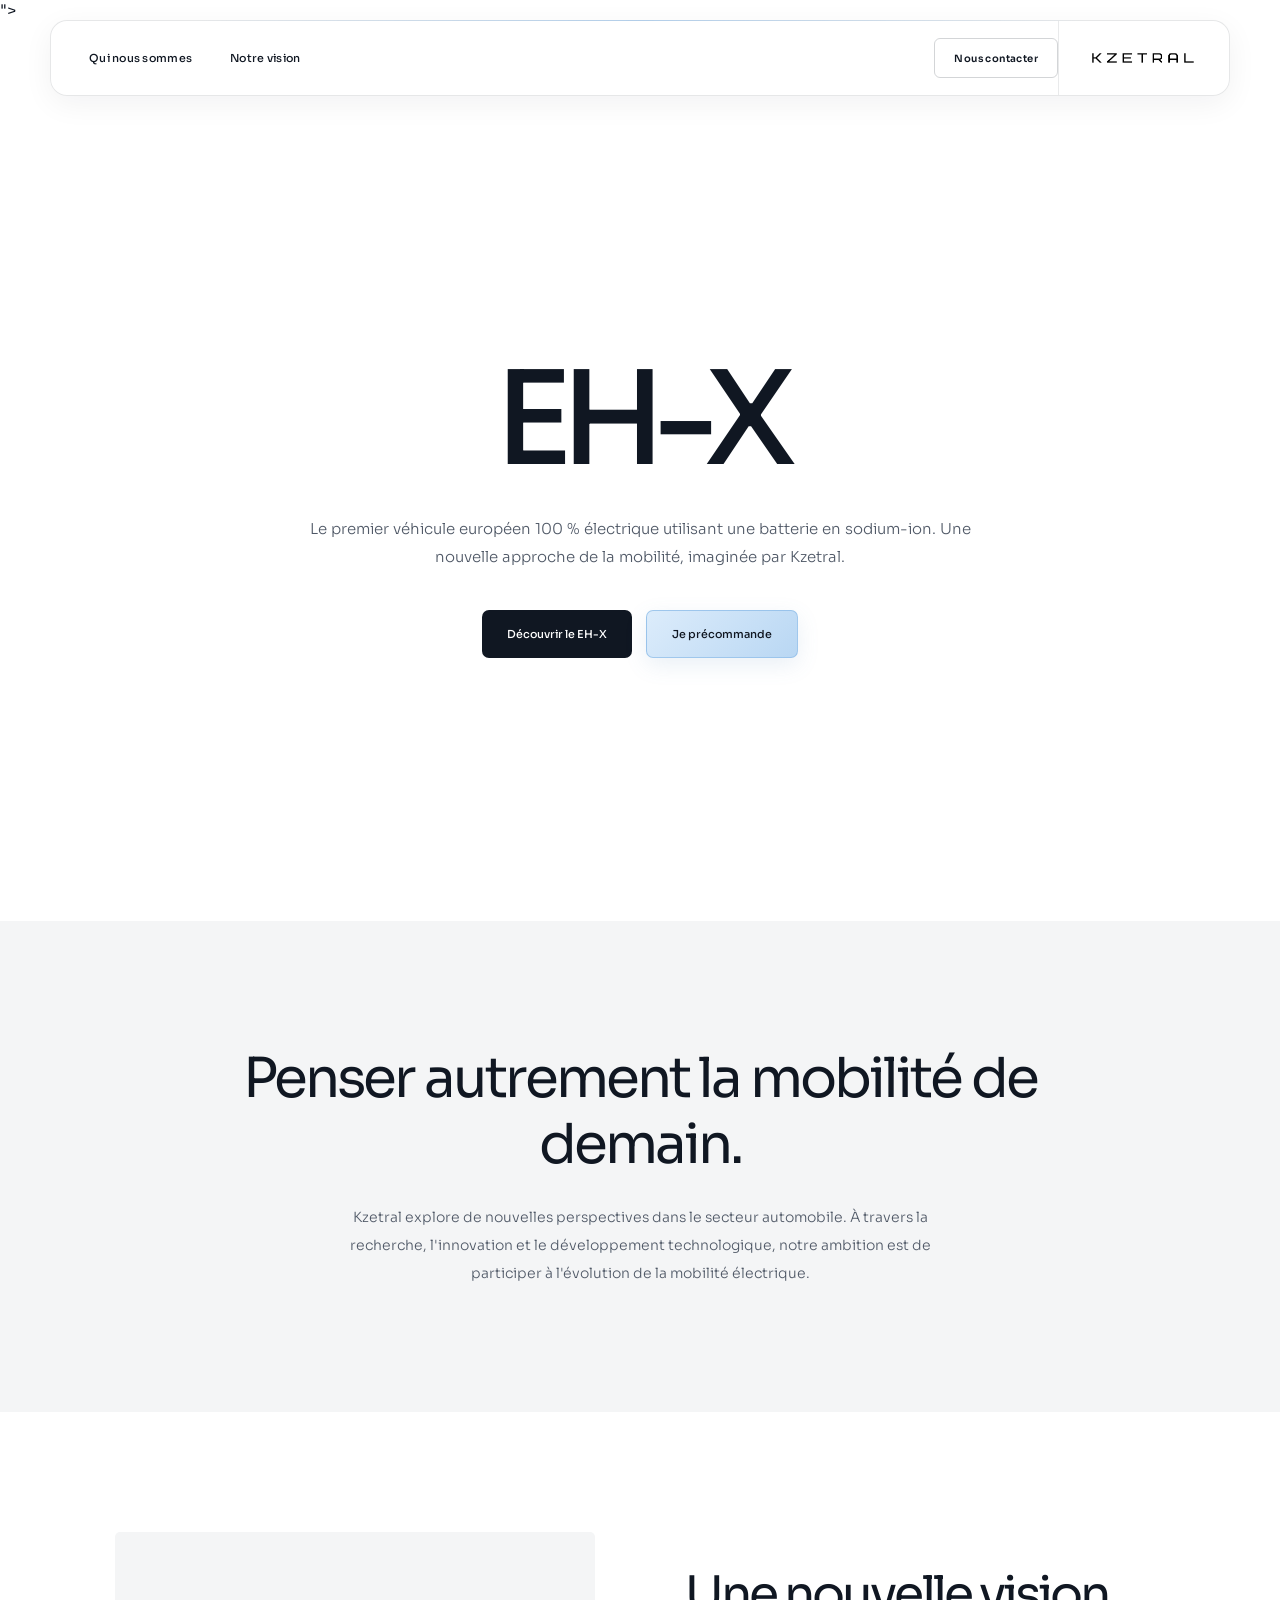
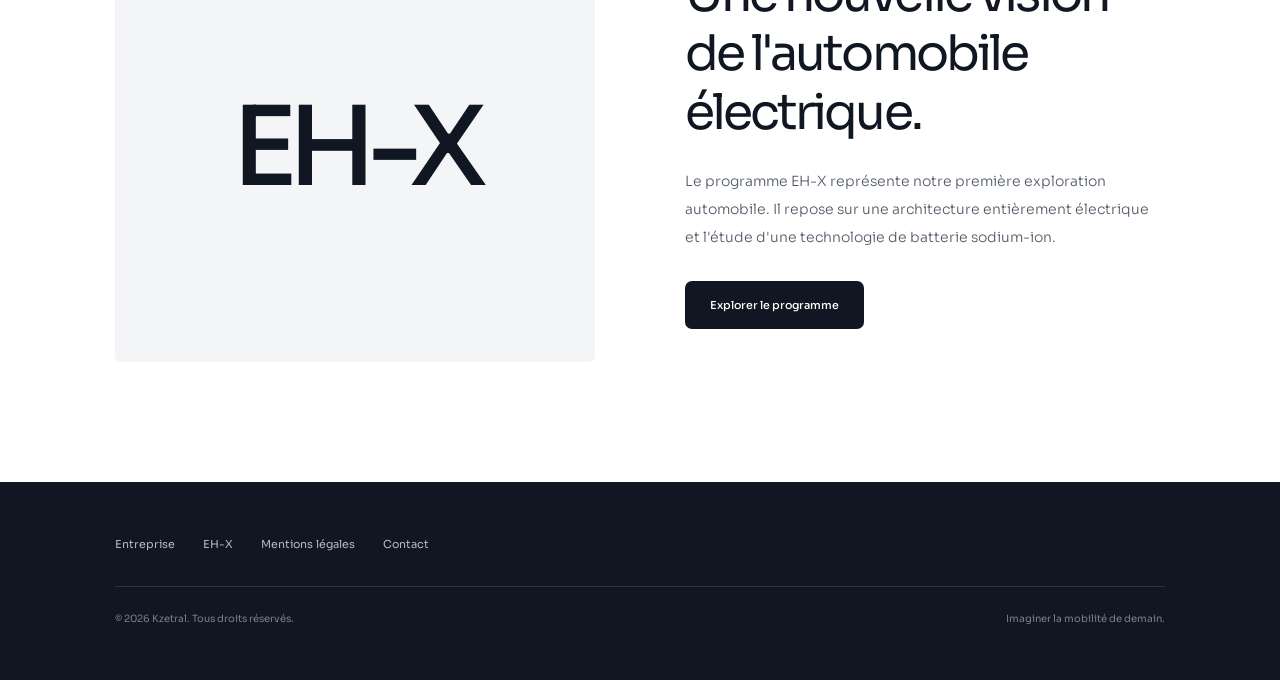
==== commit 4eee6622: "Add Google site verification meta tag Added Google site verification meta tag for SEO." ====
--- a/index.html
+++ b/index.html
@@ -3,6 +3,13 @@
 <head>
 <meta charset="UTF-8">
 <meta name="viewport" content="width=device-width, initial-scale=1.0">
+  <head>
+<meta charset="UTF-8">
+<meta name="viewport" content="width=device-width, initial-scale=1.0">
+
+<meta name="google-site-verification" content="<meta name="google-site-verification" content="RDJM7FzM3dVBt8AzkGHRWaTsvNTfmWHjE7HBSD1i3UA" />">
+
+</head>
 
 <title>Kzetral — EH-X</title>
 <meta name="description" content="Kzetral imagine une nouvelle approche de la mobilité électrique.">
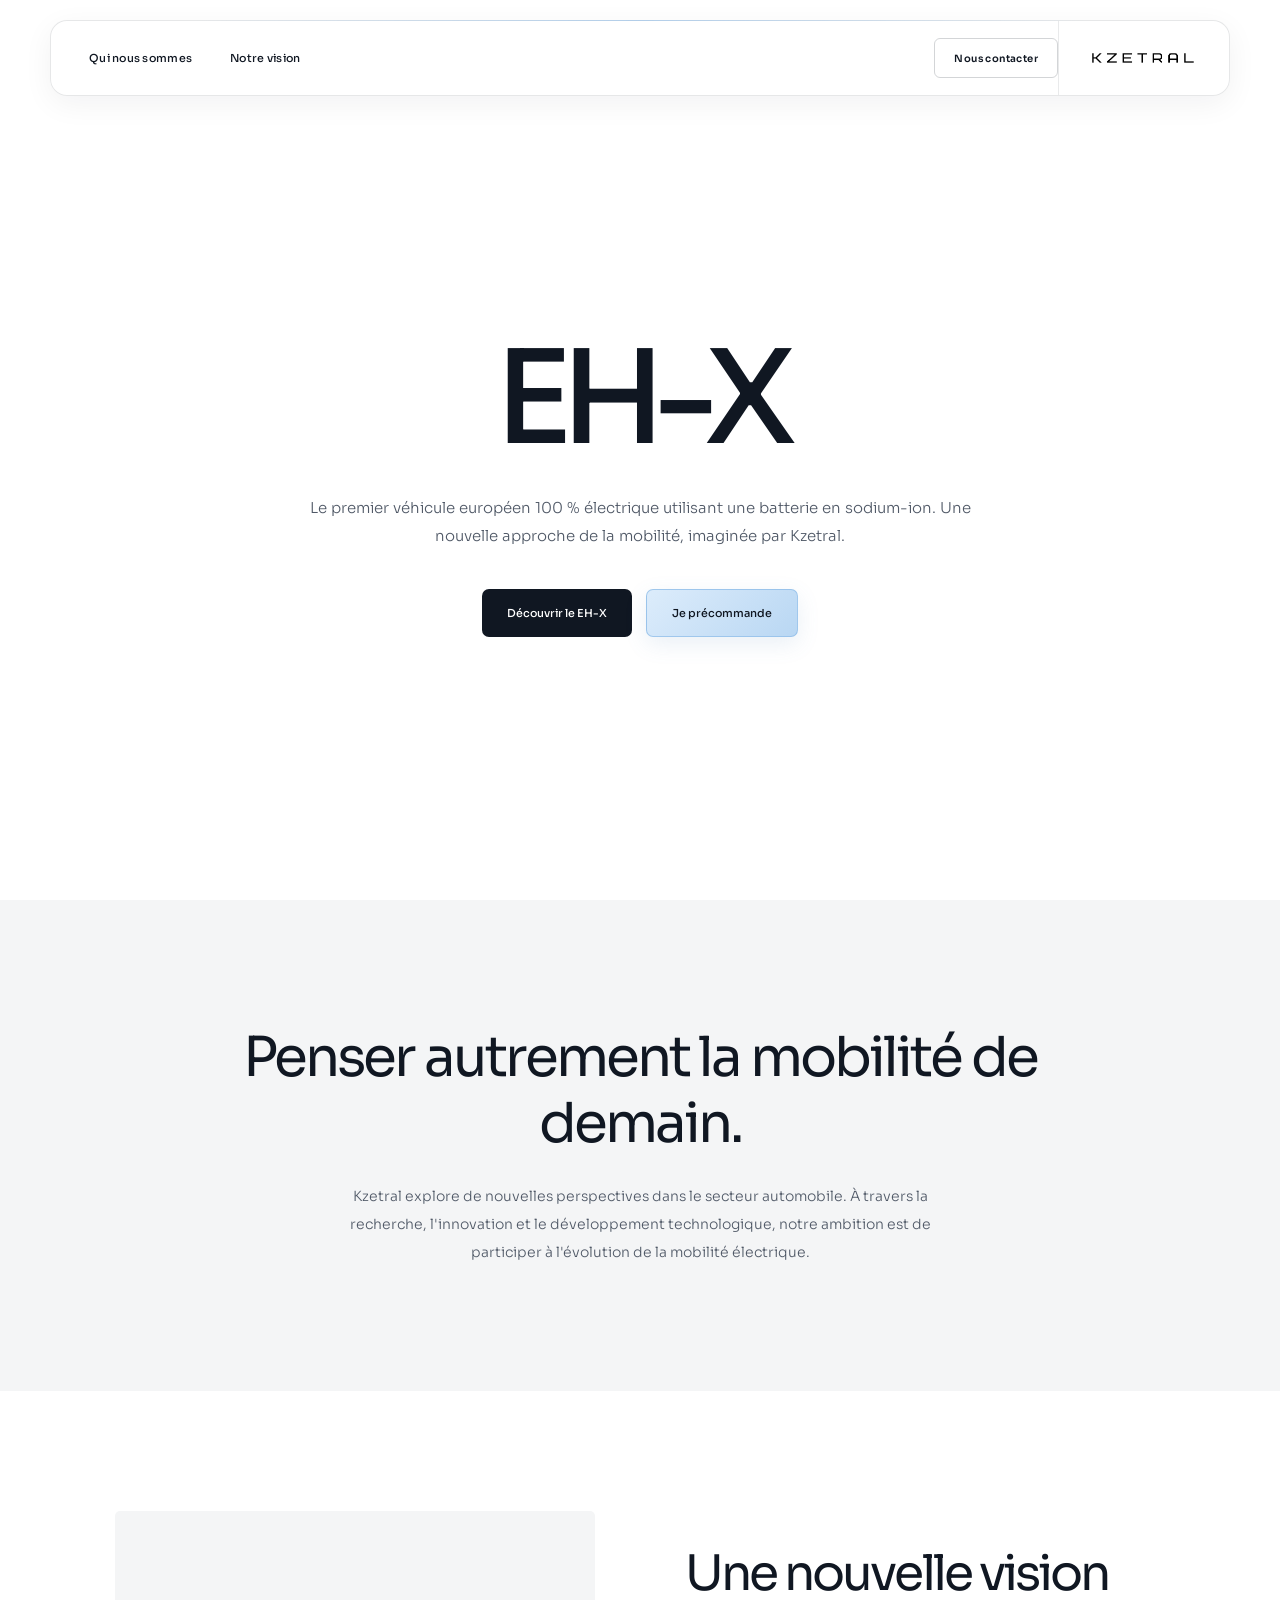
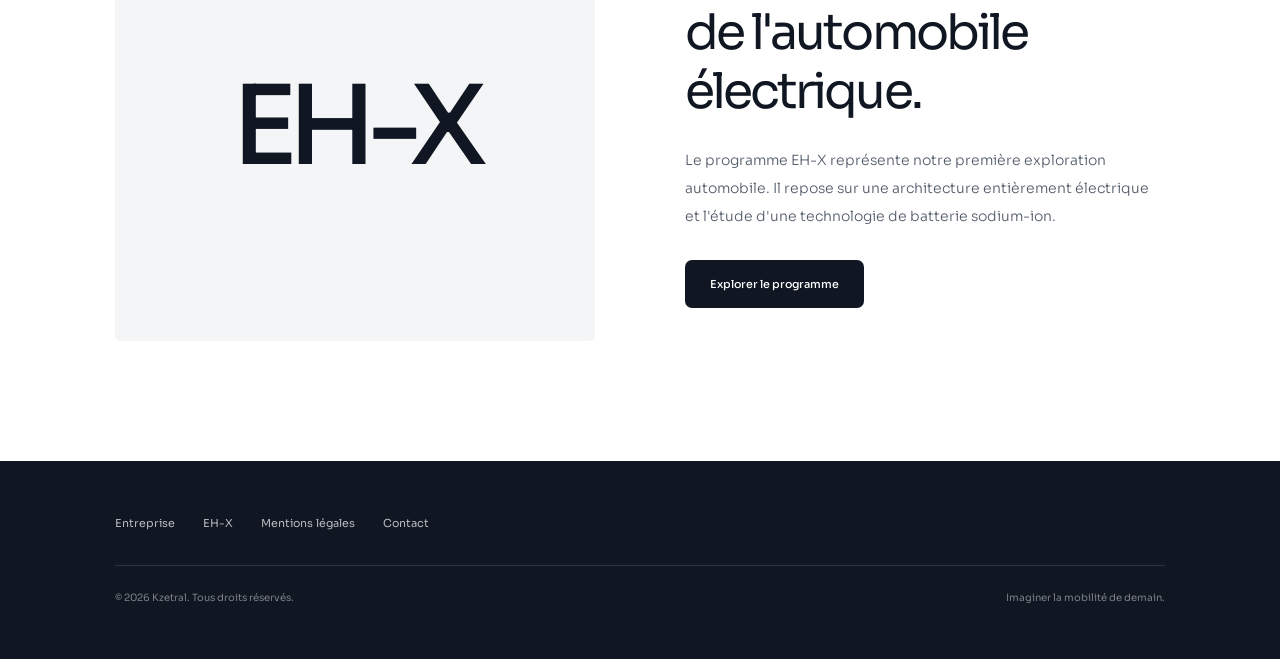
==== commit a9c77885: "Fix google-site-verification meta tag syntax" ====
--- a/index.html
+++ b/index.html
@@ -3,12 +3,8 @@
 <head>
 <meta charset="UTF-8">
 <meta name="viewport" content="width=device-width, initial-scale=1.0">
-  <head>
-<meta charset="UTF-8">
-<meta name="viewport" content="width=device-width, initial-scale=1.0">
-
-<meta name="google-site-verification" content="<meta name="google-site-verification" content="RDJM7FzM3dVBt8AzkGHRWaTsvNTfmWHjE7HBSD1i3UA" />">
-
+
+<meta name="google-site-verification" content="RDJM7FzM3dVBt8AzkGHRWaTsvNTfmWHjE7HBSD1i3UA" />
 </head>
 
 <title>Kzetral — EH-X</title>
